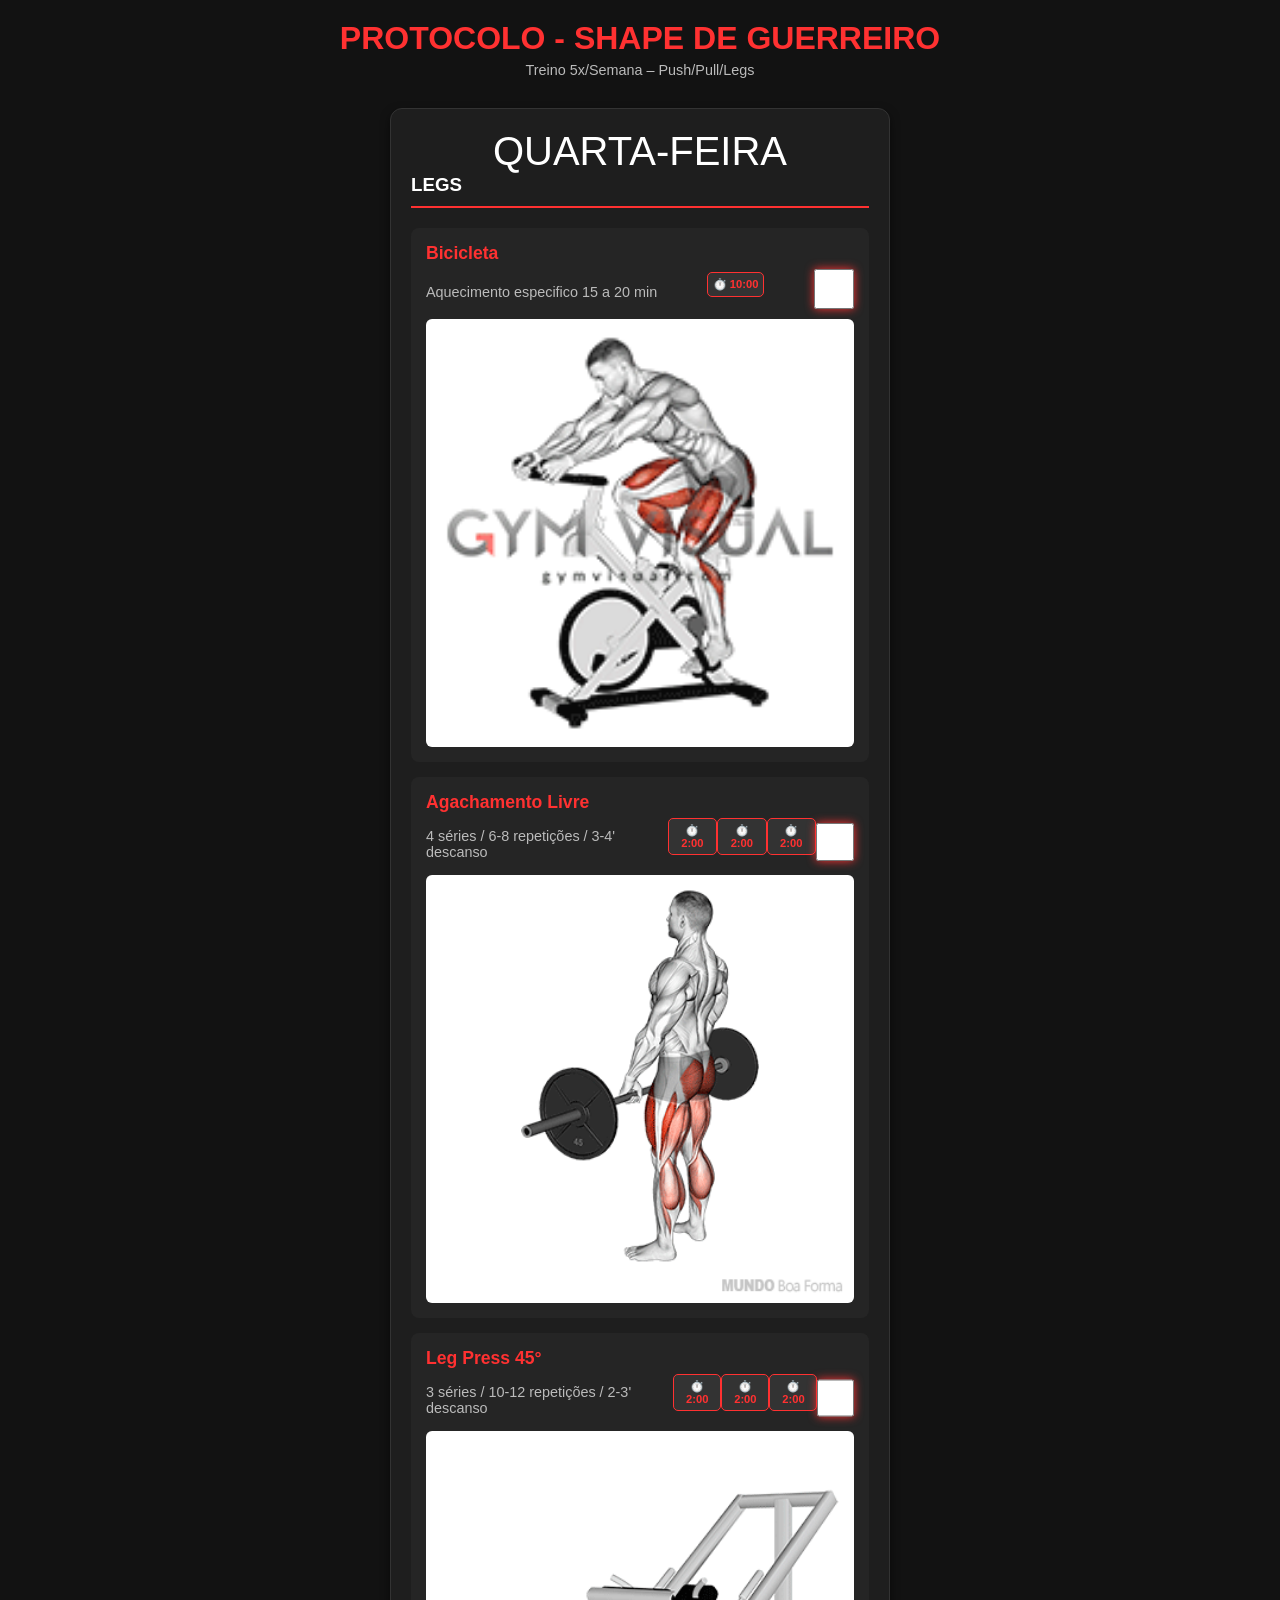
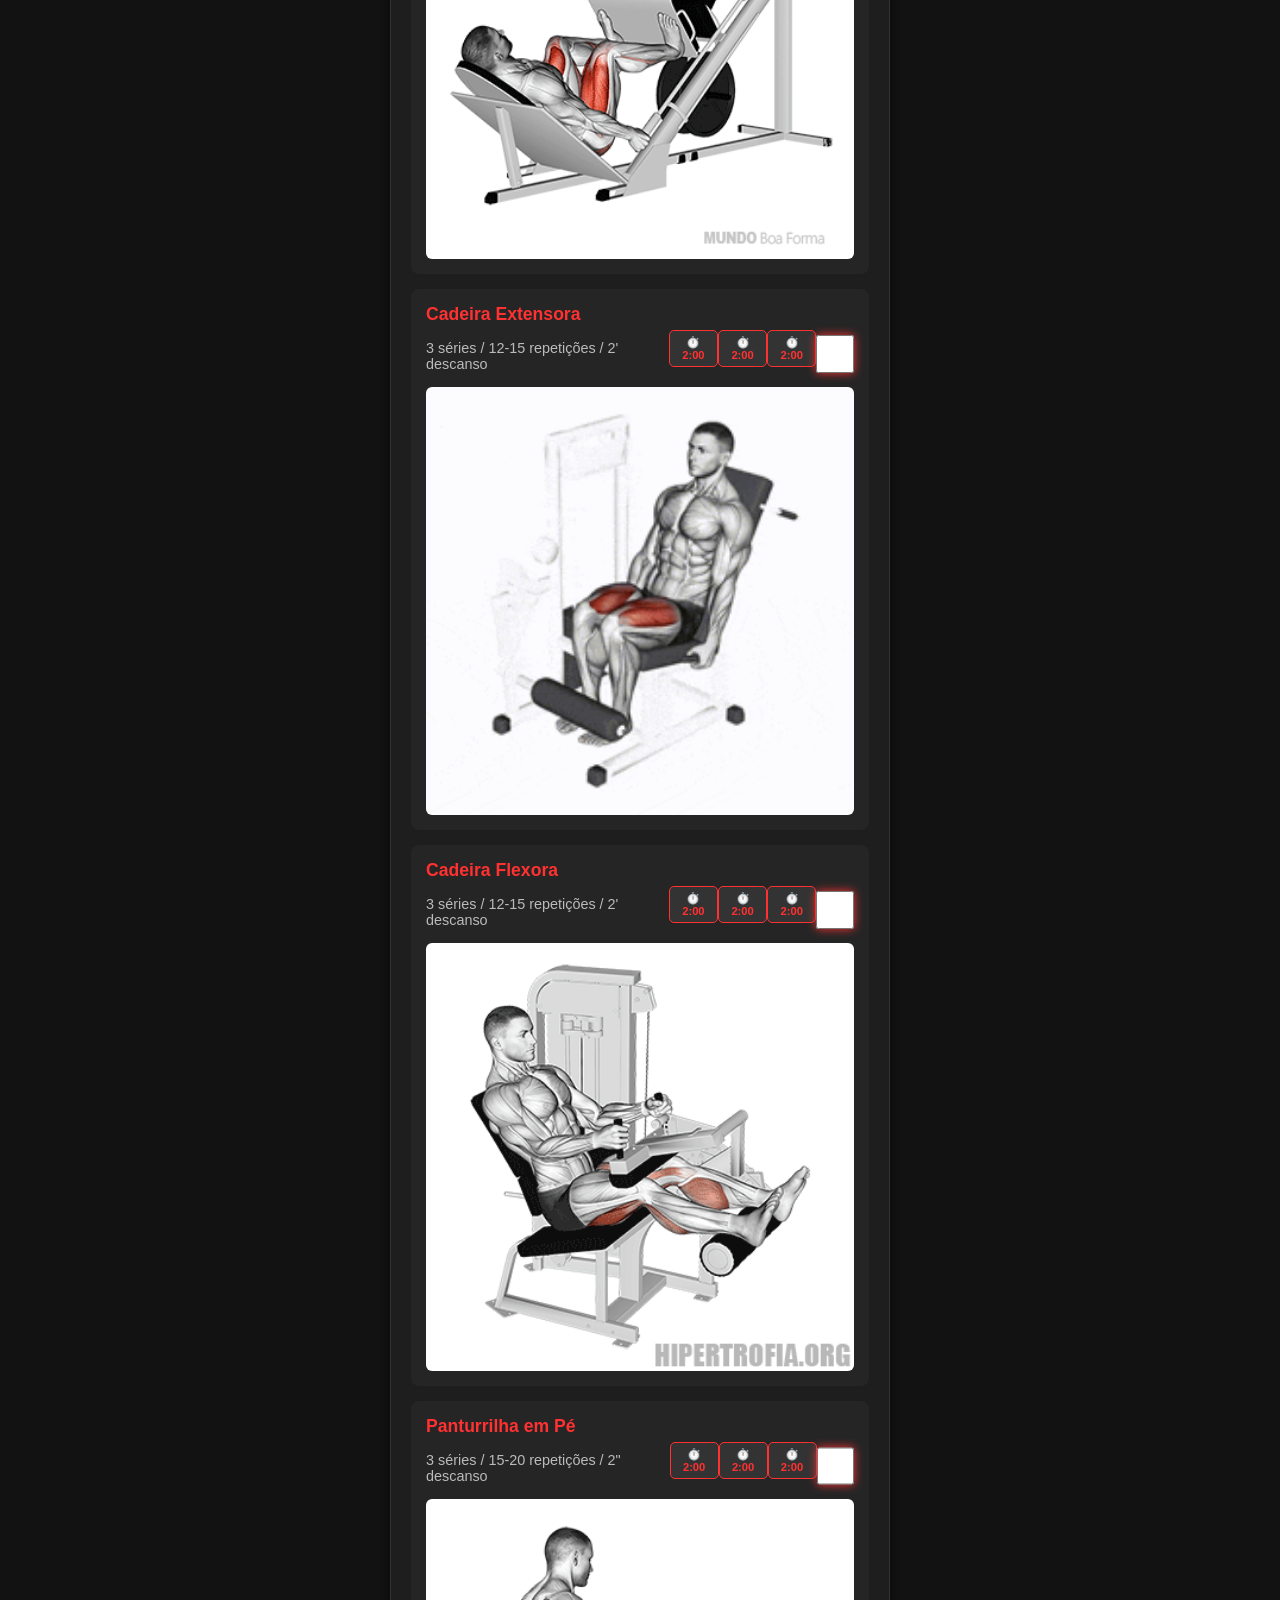
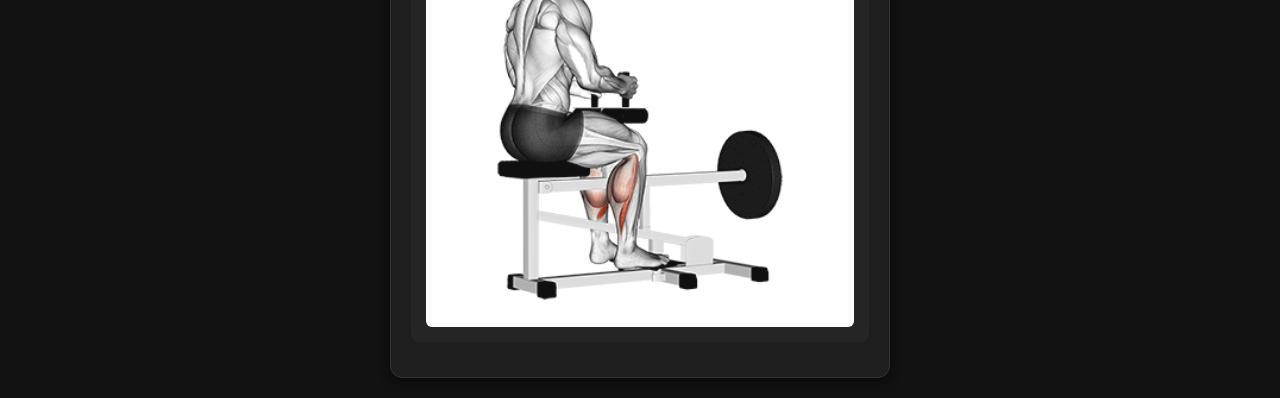
==== quarta.html @ c53ce262 "Update quarta.html" ====
<!DOCTYPE html>
<html lang="pt-br">
<head>
    <meta charset="UTF-8">
    <meta name="viewport" content="width=device-width, initial-scale=1.0">
    <title>Treino Quarta</title>
    <link rel="stylesheet" href="style.css">
</head>
<body>
    <div class="header">    
    <h1 class="titulo"> Protocolo - Shape de Guerreiro </h1>
    <p>Treino 5x/Semana – Push/Pull/Legs</p>
    </div>
        <div class="container">
            <div class="dia1">
                <div class="segunda_feira">
                    <div class="nome_dia">QUARTA-FEIRA</div>
                     <h3>LEGS</h3>            
                </div>
                    <div class="exercicios">

                        <div class="item1">
                            <span>Bicicleta</span>
                            <div class="linha-info">
                                <p> Aquecimento especifico 15 a 20 min </p>
                                <button class="timer-btn" onclick="iniciarTimer(600, this)">⏱️ 10:00</button>
                                <input type="checkbox" id="qua-1" class="salvar-check">
                            </div>
                            <img src="imagens/bicicleta.gif">
                        </div><!-- item1-->

                        <div class="item2">
                            <span>Agachamento Livre</span>
                            <div class="linha-info">
                                <p>4 séries / 6-8 repetições / 3-4' descanso</p>
                                <button class="timer-btn" onclick="iniciarTimer(120, this)">⏱️ 2:00</button>
                                <button class="timer-btn" onclick="iniciarTimer(120, this)">⏱️ 2:00</button>
                                <button class="timer-btn" onclick="iniciarTimer(120, this)">⏱️ 2:00</button>
                                <input type="checkbox" id="qua-2" class="salvar-check">
                            </div>
                            <img src="imagens/pernas-e-costas-levantamento-terra-deadlift.gif">
                        </div><!-- item2--> 

                        <div class="item3">
                            <span>Leg Press 45°</span>
                            <div class="linha-info">    
                                <p>3 séries / 10-12 repetições / 2-3' descanso</p>
                                <button class="timer-btn" onclick="iniciarTimer(120, this)">⏱️ 2:00</button>
                                <button class="timer-btn" onclick="iniciarTimer(120, this)">⏱️ 2:00</button>
                                <button class="timer-btn" onclick="iniciarTimer(120, this)">⏱️ 2:00</button>
                                <input type="checkbox" id="qua-3" class="salvar-check">
                            </div>
                            <img src="imagens/pernas-leg-press-45-com-pes-distantes.gif">
                        </div> <!-- item3-->

                        <div class="item4">
                            <span>Cadeira Extensora</span>
                            <div class="linha-info">
                                <p>3 séries / 12-15 repetições / 2' descanso</p>
                                <button class="timer-btn" onclick="iniciarTimer(120, this)">⏱️ 2:00</button>
                                <button class="timer-btn" onclick="iniciarTimer(120, this)">⏱️ 2:00</button>
                                <button class="timer-btn" onclick="iniciarTimer(120, this)">⏱️ 2:00</button>
                                <input type="checkbox" id="qua-4" class="salvar-check">
                            </div>
                            <img src="imagens/cadeira_extenssora.gif">
                        </div><!-- item4-->

                        <div class="item5">
                            <span>Cadeira Flexora</span>
                            <div class="linha-info">
                                <p>3 séries / 12-15 repetições / 2' descanso</p>
                                <button class="timer-btn" onclick="iniciarTimer(120, this)">⏱️ 2:00</button>
                                <button class="timer-btn" onclick="iniciarTimer(120, this)">⏱️ 2:00</button>
                                <button class="timer-btn" onclick="iniciarTimer(120, this)">⏱️ 2:00</button>
                                <input type="checkbox" id="qua-5" class="salvar-check">
                            </div>
                            <img src="imagens/cadeira-flexora.gif">                          
                        </div><!-- item5-->

                        <div class="item6">
                            <span>Panturrilha em Pé</span>
                            <div class="linha-info">
                                <p>3 séries / 15-20 repetições / 2" descanso</p>
                                <button class="timer-btn" onclick="iniciarTimer(120, this)">⏱️ 2:00</button>
                                <button class="timer-btn" onclick="iniciarTimer(120, this)">⏱️ 2:00</button>
                                <button class="timer-btn" onclick="iniciarTimer(120, this)">⏱️ 2:00</button>
                                <input type="checkbox" id="qua-6" class="salvar-check">
                            </div>
                            <img src="imagens/panturrilha.gif">
                        </div><!-- item6-->
                    </div>  <!-- exercicios-->                 
                </div><!-- segunda_feira-->
            </div> <!-- dia1-->
        </div> <!-- container-->
</body>
<script>
function iniciarTimer(segundos, botao) {
    if (botao.classList.contains('rodando')) return; 
    
    let tempoRestante = segundos;
    botao.classList.add('rodando');

    const intervalo = setInterval(() => {
        let minutos = Math.floor(tempoRestante / 60);
        let segs = tempoRestante % 60;
        
        botao.innerText = `⏳ ${minutos}:${segs < 10 ? '0' : ''}${segs}`;
        
        if (tempoRestante <= 0) {
            clearInterval(intervalo);
            botao.innerText = "✅ DESCANSO OK";
            botao.classList.remove('rodando');
            
            // 1. SALVAR TIMER: Quando o tempo acaba, registra no LocalStorage
            localStorage.setItem(botao.id, "feito");
            
            // Estilo visual imediato
            botao.style.backgroundColor = "#2e7d32"; 

            alert("Hora de voltar para a série!"); 
        }
        tempoRestante--;
    }, 1000);
}

// --- CONFIGURAÇÃO AO CARREGAR A PÁGINA ---

// 2. CARREGAR CHECKBOXES
const checks = document.querySelectorAll('.salvar-check');

checks.forEach(check => {
    const marcado = localStorage.getItem(check.id);
    if (marcado === 'true') {
        check.checked = true;
    }

    // Vigia para salvar quando clicar
    check.addEventListener('change', () => {
        localStorage.setItem(check.id, check.checked);
    });
});

// 3. CARREGAR TIMERS
// Aqui selecionamos todos os botões que têm a classe do timer
const timers = document.querySelectorAll('.timer-btn');

timers.forEach(botao => {
    const estado = localStorage.getItem(botao.id);
    
    // Se o LocalStorage diz que já foi "feito", muda o visual dele
    if (estado === "feito") {
        botao.innerText = "✅ DESCANSO OK";
        botao.style.backgroundColor = "#2e7d32"; // Cor verde de concluído
    }
});

// 4. FUNÇÃO PARA RESETAR TUDO (Bônus para o seu próximo passo)
function resetarTreino() {
    if (confirm("Deseja limpar todo o progresso de hoje?")) {
        localStorage.clear();
        location.reload(); // Recarrega a página para limpar visualmente
    }
}
</script>

</html>
---- style.css ----
/* Reset básico para tirar espaços vazios */
* {
    margin: 0;
    padding: 0;
    box-sizing: border-box;
}

body {
    background-color: #121212; /* Preto fosco */
    color: #ffffff;            /* Texto branco */
    font-family: sans-serif;   /* Fonte limpa */
    padding: 20px;
}
.header {
    text-align: center;
    margin-bottom: 30px;
}

.titulo {
    text-transform: uppercase; /* Lembra do que falamos? Tudo em maiúsculo */
    font-weight: bold;
    color: #ff3131;           /* Verde neon para dar o toque de "Guerreiro" */
}
.container {
    max-width: 500px; /* Não deixa a ficha ficar larga demais em telas grandes */
    margin: 0 auto;   /* Centraliza o container na tela */
}

.dia1 {
    background-color: #1e1e1e; /* Cinza escuro para destacar do fundo */
    border-radius: 12px;       /* Cantos arredondados */
    padding: 20px;
    border: 1px solid #333;    /* Uma borda sutil */
    box-shadow: 0 4px 10px rgba(0,0,0,0.5); /* Sombra para dar profundidade */
}

.segunda_feira{
    border-bottom: 2px solid #ff3131; /* Linha verde abaixo do título do dia */
    margin-bottom: 20px;
    padding-bottom: 10px;   
}
.item1, .item2, .item3, .item4, .item5, .item6, .item7 {
    background-color: #252525;
    margin-bottom: 15px;
    padding: 15px;
    border-radius: 8px;
    position: relative; /* Ajuda a posicionar o checkbox depois */
}

span {
    font-weight: bold;
    font-size: 1.1em;
    color: #ff3131;
}

p {
    font-size: 0.9em;
    color: #bbb; /* Cinza claro para o texto de apoio */
    margin-top: 5px;
}

img {
    width: 100%;       /* Imagem ocupa a largura da div */
    max-width: 500px;
    border-radius: 6px;
    margin-top: 10px;
    display: block;    /* Garante que ela ocupe seu próprio espaço */
}
.linha-info {
    display: flex;             /* Ativa o alinhamento lado a lado */
    align-items: center;       /* Centraliza verticalmente (o check não fica torto) */
    justify-content: space-between; /* Empurra o texto para a esquerda e o check para a direita */
    margin-top: 5px;           /* Dá um espacinho em relação ao título (span) */
}

/* Opcional: aumentar um pouco o tamanho do checkbox para facilitar o toque */
input[type="checkbox"] {
    width: 40px;
    height: 40px;
    cursor: pointer; /* Muda o mouse para a "mãozinha" ao passar por cima */
    accent-color: #ff3131; /* Deixa a "marquinha" do check vermelha */
    filter: drop-shadow(0 0 5px #ff3131);
}
.nome_dia{
	font-size: 40px;
	text-align: center;
}
.container {
    width: 95%;      /* Ocupa quase a tela toda no celular */
    max-width: 500px; /* Mas não passa disso no computador */
    margin: 0 auto;
}
/* Quando o checkbox for marcado... */
input[type="checkbox"]:checked + span {
    text-decoration: line-through; /* Risca o nome do exercício */
    color: #555;                   /* Deixa a cor "apagada" */
    transition: 0.3s;              /* Deixa a transição suave */
}

/* Também podemos riscar o parágrafo de séries se quiser */
input[type="checkbox"]:checked + .span + .p {
    text-decoration: line-through;
    color: #444;
}

.timer-btn {
    background-color: #333;
    color: #ff3131;
    border: 1px solid #ff3131;
    padding: 5px 5px;
    border-radius: 5px;
    font-weight: bold;
    cursor: pointer;
    font-size: 0.7em; 
	margin-bottom: 10px;
}

.timer-btn.rodando {
    background-color: #ff3131;
    color: white;

}
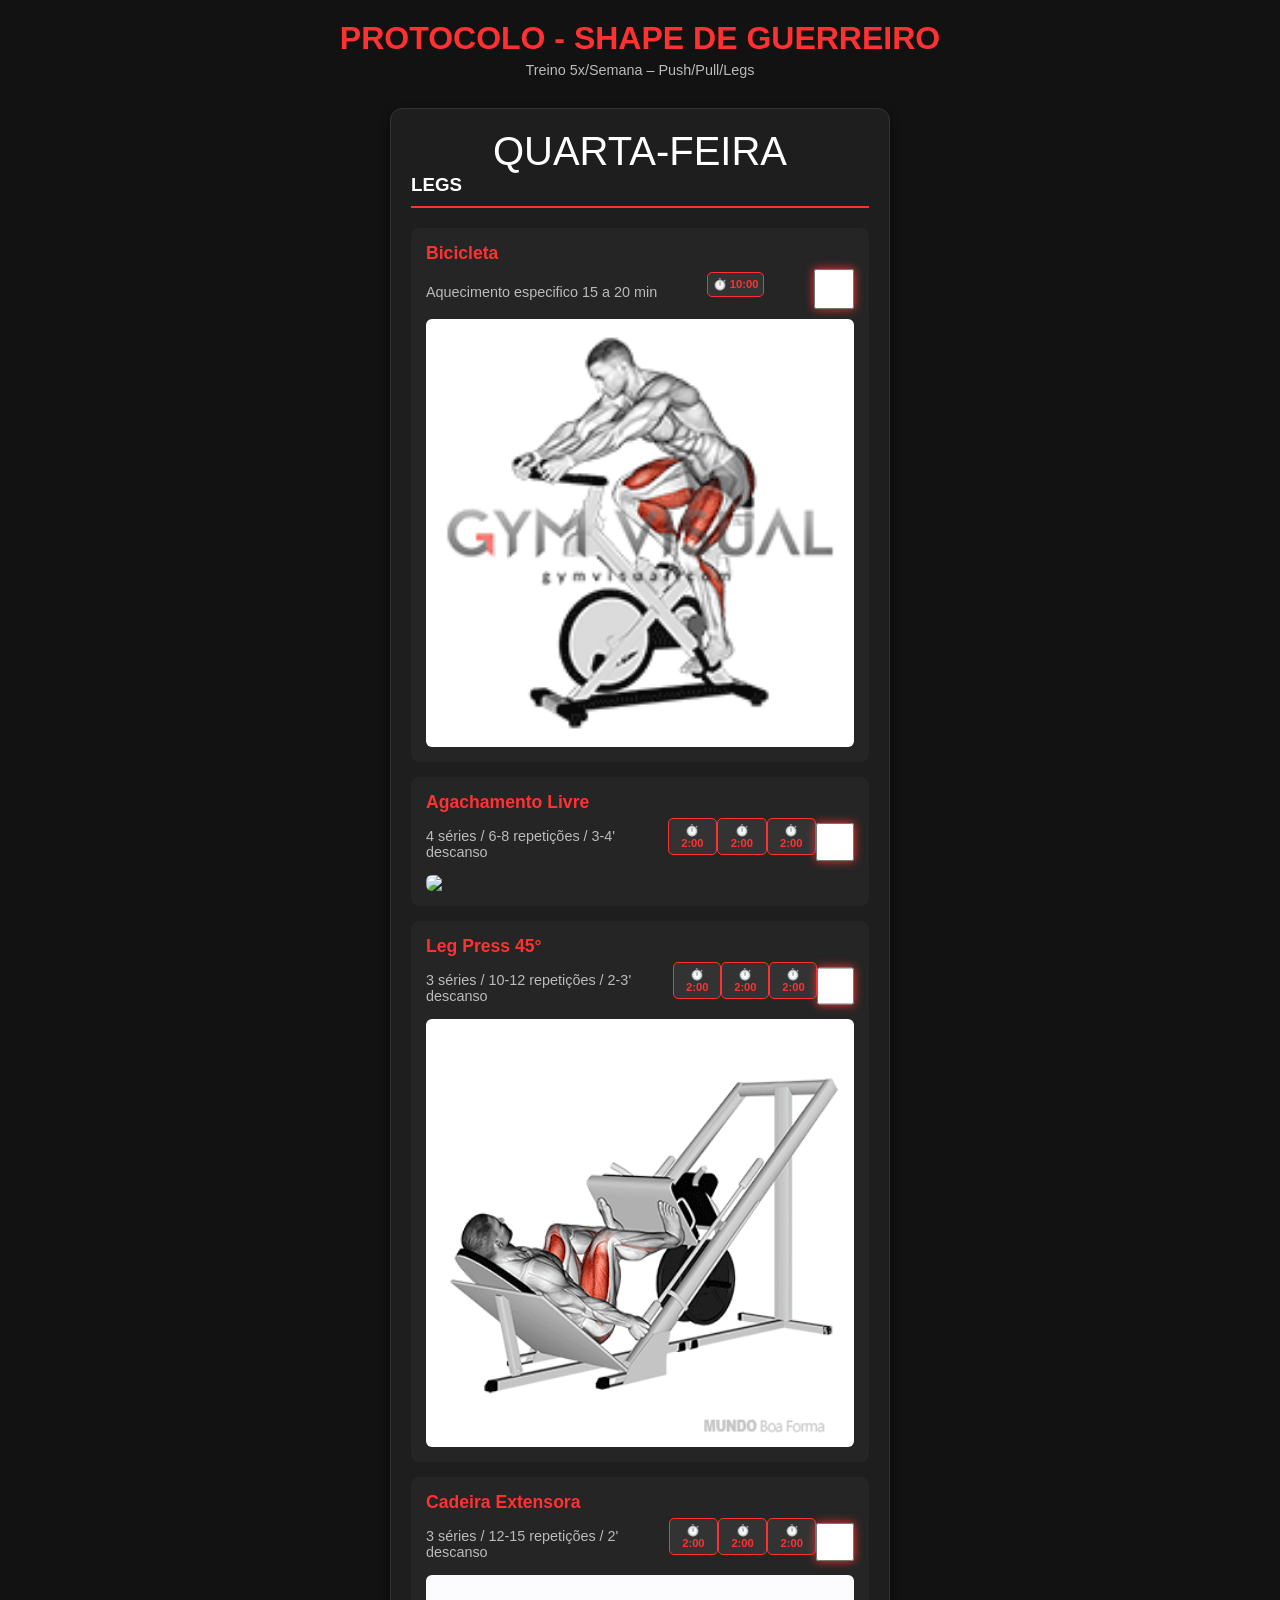
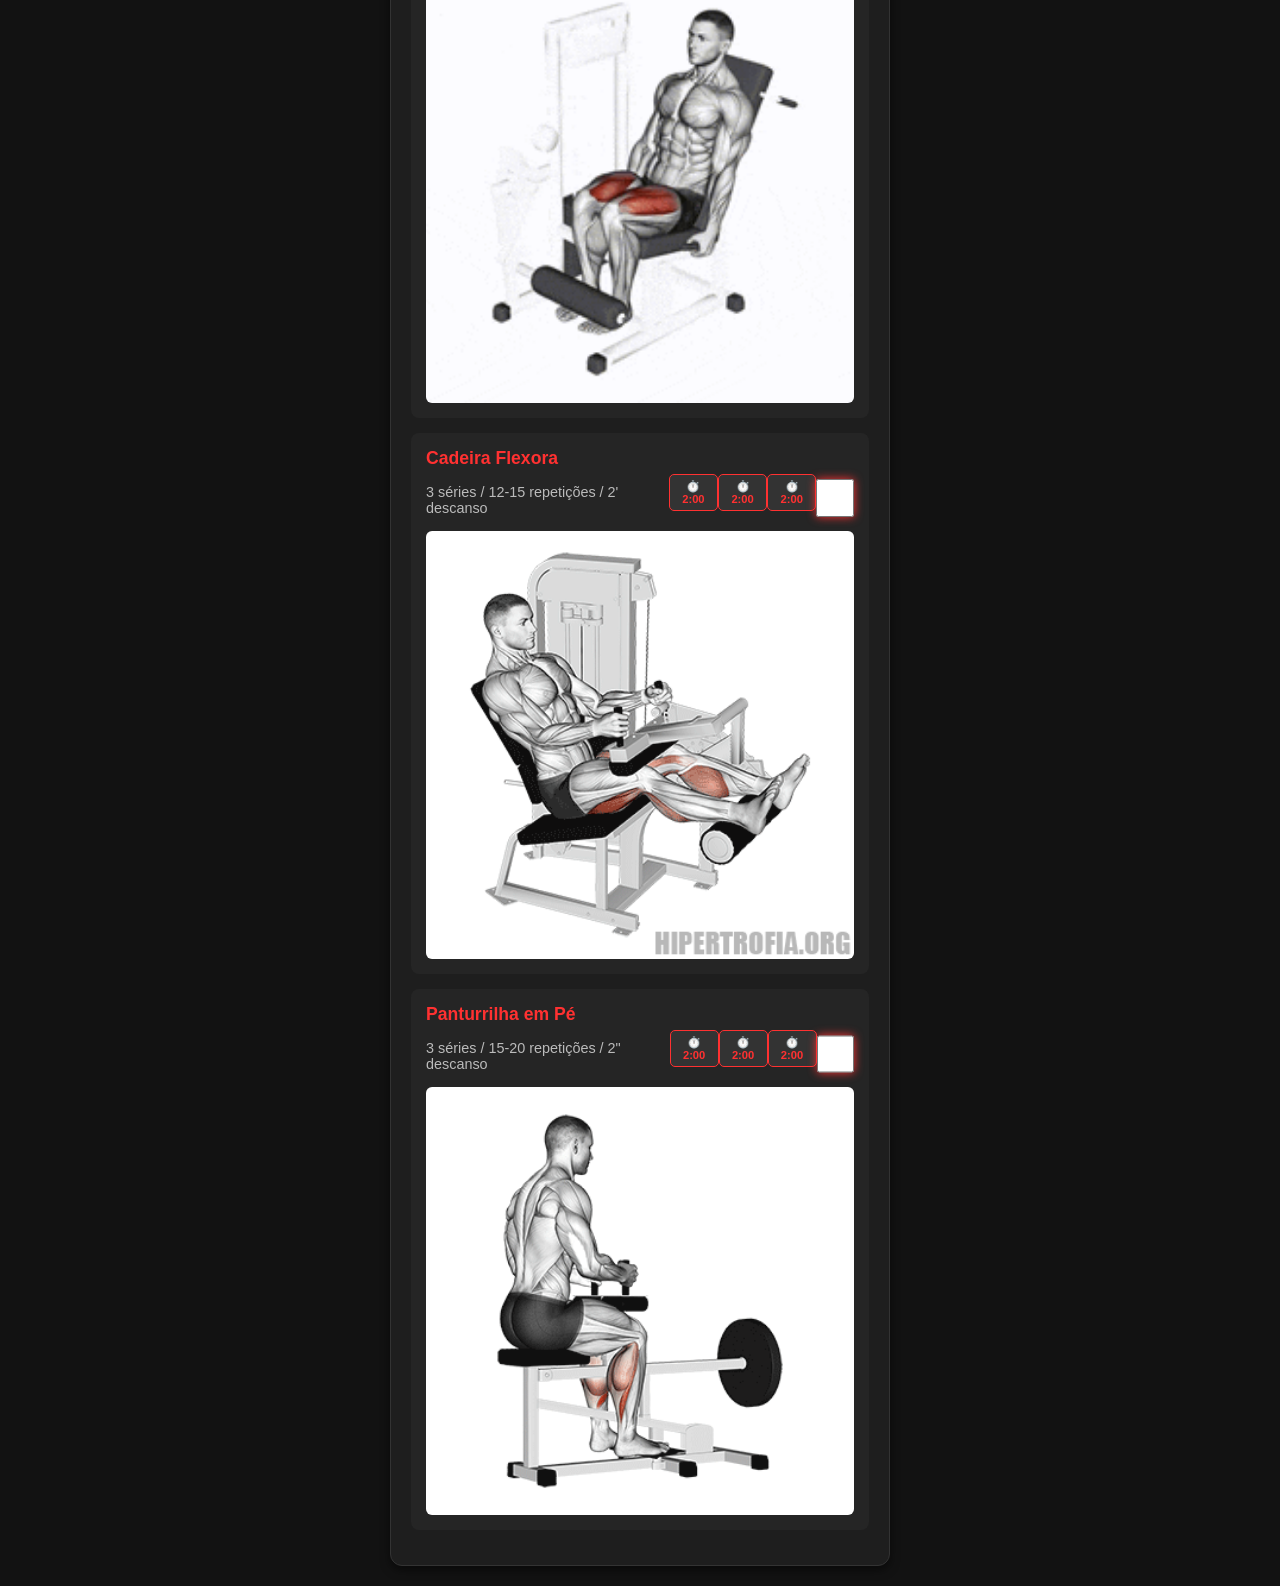
==== commit 0fa8fe27: "Update quarta.html" ====
--- a/quarta.html
+++ b/quarta.html
@@ -38,7 +38,7 @@
                                 <button class="timer-btn" onclick="iniciarTimer(120, this)">⏱️ 2:00</button>
                                 <input type="checkbox" id="qua-2" class="salvar-check">
                             </div>
-                            <img src="imagens/pernas-e-costas-levantamento-terra-deadlift.gif">
+                            <img src="imagens/agachamento-livre.gif">
                         </div><!-- item2--> 
 
                         <div class="item3">
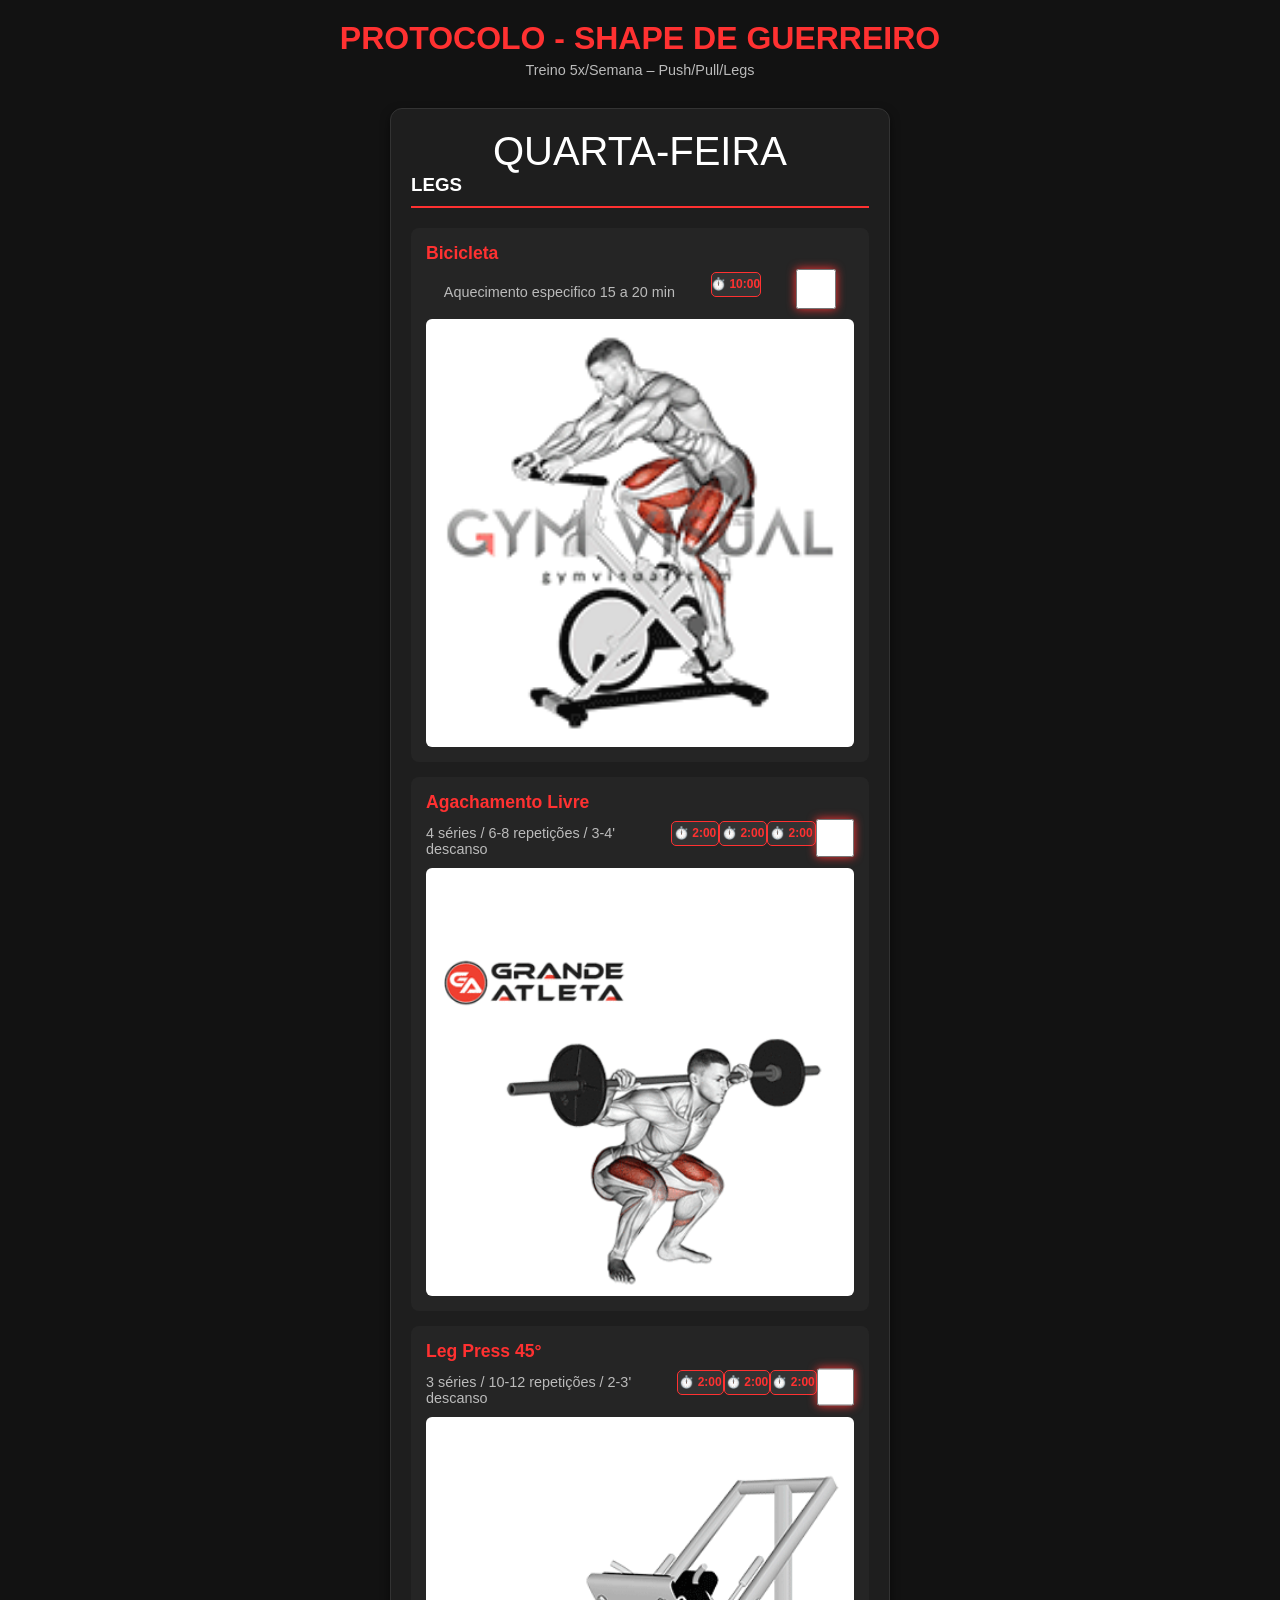
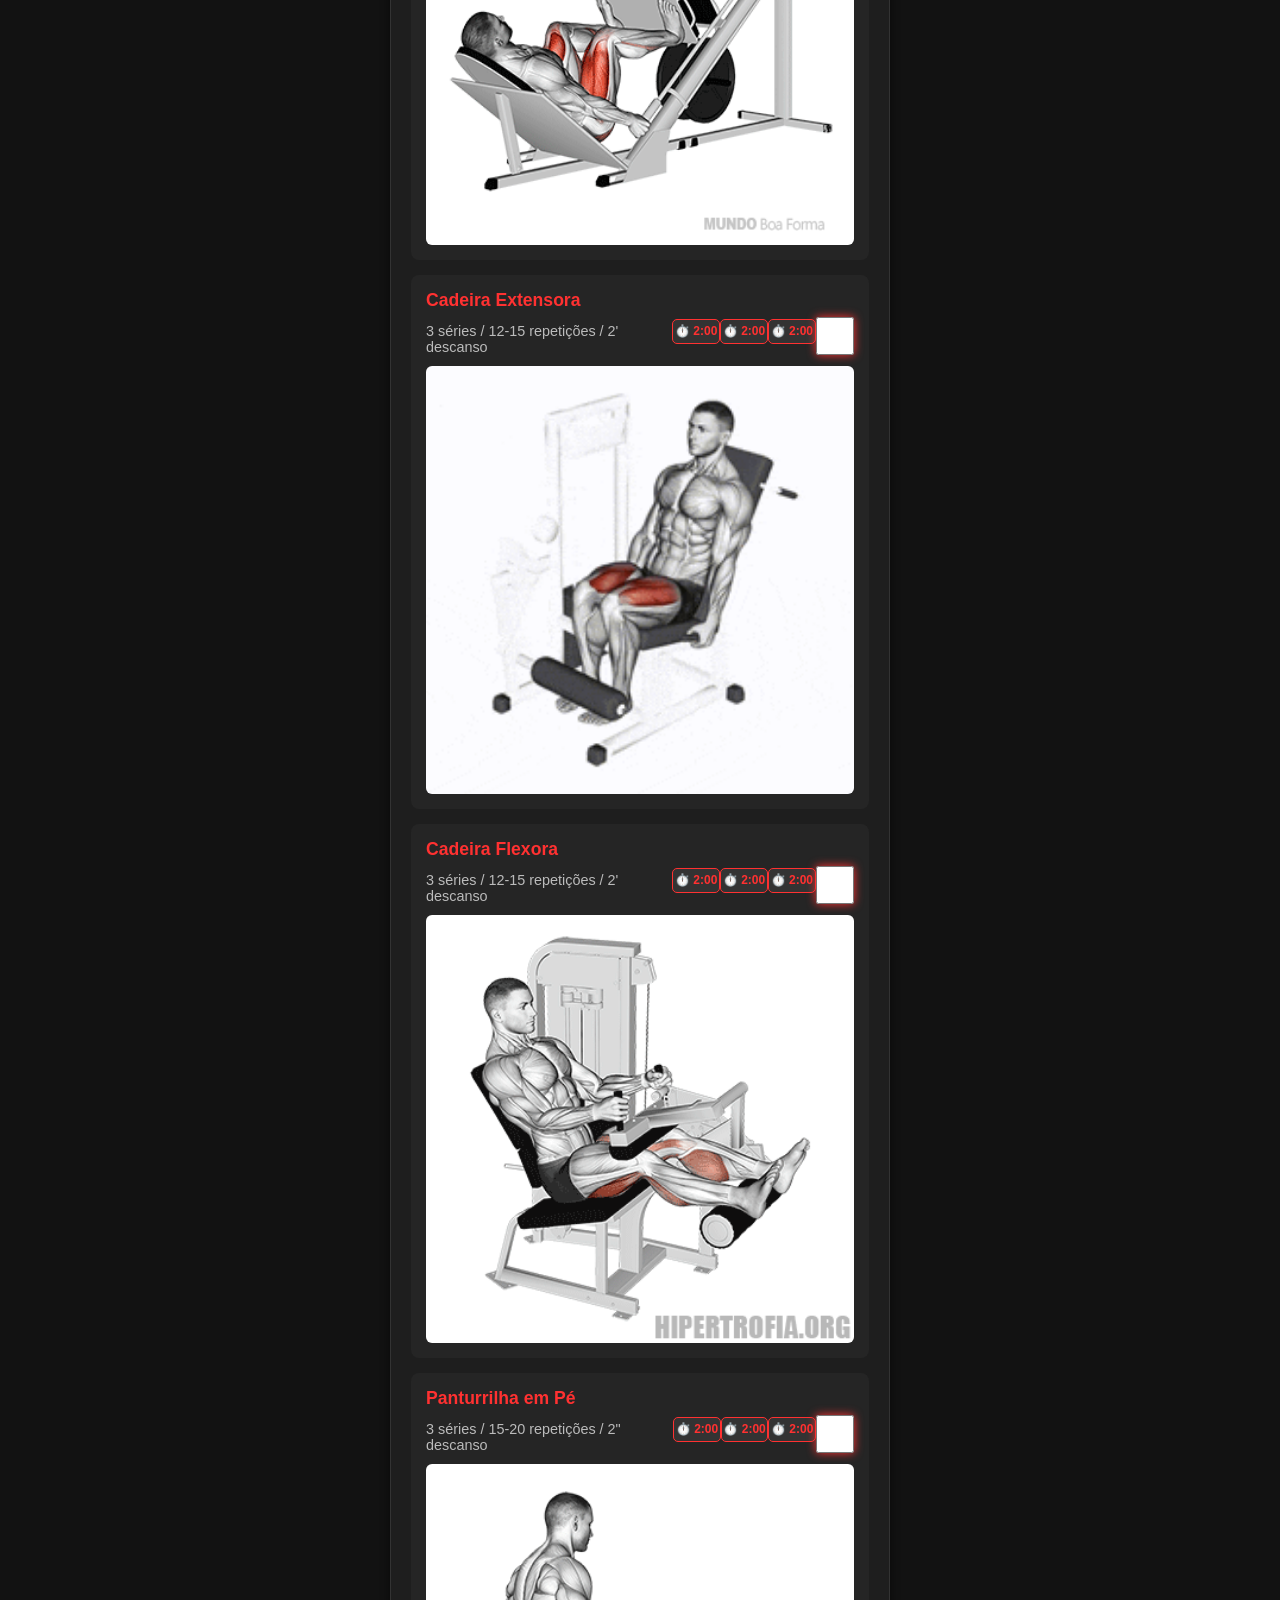
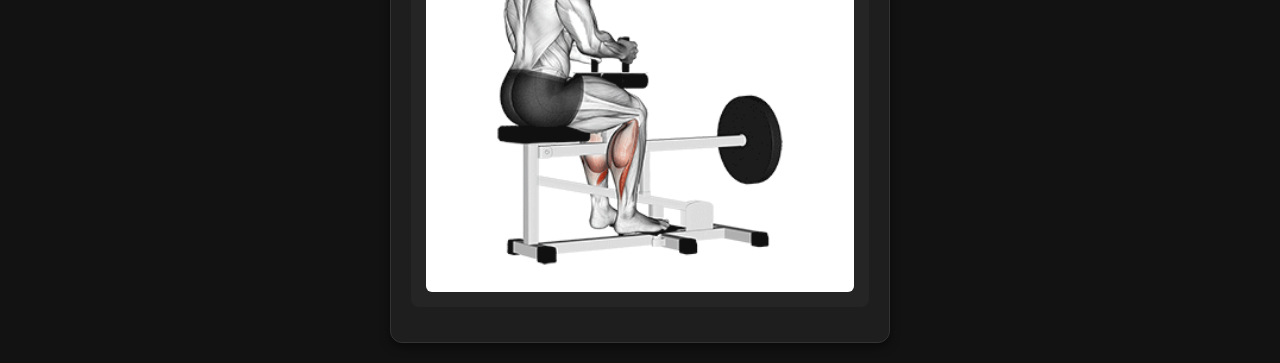
==== commit 250b9dff: "Update quarta.html" ====
--- a/quarta.html
+++ b/quarta.html
@@ -154,13 +154,37 @@
     }
 });
 
-// 4. FUNÇÃO PARA RESETAR TUDO (Bônus para o seu próximo passo)
+// 4. PESOS (A NOVIDADE: Salvar e Carregar)
+const inputsPeso = document.querySelectorAll('.input-peso');
+inputsPeso.forEach(input => {
+    // Carregar: Busca o peso salvo na gaveta e coloca no campo
+    const pesoSalvo = localStorage.getItem(input.id);
+    if (pesoSalvo) {
+        input.value = pesoSalvo;
+    }
+
+    // Salvar: Toda vez que você digitar, ele grava no LocalStorage
+    input.addEventListener('input', () => {
+        localStorage.setItem(input.id, input.value);
+    });
+});
+
+// 5. FUNÇÃO PARA RESETAR TUDO (Bônus para o seu próximo passo)
 function resetarTreino() {
-    if (confirm("Deseja limpar todo o progresso de hoje?")) {
-        localStorage.clear();
-        location.reload(); // Recarrega a página para limpar visualmente
+// 1. Perguntamos ao usuário se ele tem certeza (evita cliques acidentais)
+// 1. Pegamos todas as "chaves" salvas no LocalStorage
+        Object.keys(localStorage).forEach(chave => {
+            
+            // 2. Verificamos se a chave NÃO começa com a palavra 'peso'
+            if (!chave.startsWith('peso')) {
+                // Se não for peso, a gente remove!
+                localStorage.removeItem(chave);
+            }
+        });
+
+        // 3. Recarrega para atualizar a tela
+        location.reload();
     }
-}
 </script>
 
 </html>
--- a/style.css
+++ b/style.css
@@ -45,6 +45,7 @@
     padding: 15px;
     border-radius: 8px;
     position: relative; /* Ajuda a posicionar o checkbox depois */
+	gap:5px;
 }
 
 span {
@@ -69,7 +70,7 @@
 .linha-info {
     display: flex;             /* Ativa o alinhamento lado a lado */
     align-items: center;       /* Centraliza verticalmente (o check não fica torto) */
-    justify-content: space-between; /* Empurra o texto para a esquerda e o check para a direita */
+    justify-content: space-around; /* Empurra o texto para a esquerda e o check para a direita */
     margin-top: 5px;           /* Dá um espacinho em relação ao título (span) */
 }
 
@@ -107,23 +108,98 @@
     background-color: #333;
     color: #ff3131;
     border: 1px solid #ff3131;
-    padding: 5px 5px;
     border-radius: 5px;
     font-weight: bold;
     cursor: pointer;
-    font-size: 0.7em; 
-	margin-bottom: 10px;
+    font-size: 0.75em; /* Aumentei um pouco para facilitar o toque no celular */
+    margin-bottom: 10px;
+    
+    /* --- AS MUDANÇAS ESTÃO AQUI --- */
+    width: 50px;           /* Define um tamanho fixo horizontal */
+    height: 25px;          /* Define uma altura fixa vertical */
+    padding: 0;            /* Removemos o padding para o tamanho ser exato */
+    display: inline-flex;  /* Flexbox para centralizar o texto */
+    align-items: center;
+    justify-content: center;
+    text-align: center;
+    white-space: nowrap;   /* Impede que o texto pule linha */
 }
 
 .timer-btn.rodando {
     background-color: #ff3131;
     color: white;
-
-}
-
-
-
-
-
-
-
+}
+.controles-finais {
+    text-align: center;
+    padding: 40px 0;
+}
+
+.btn-reset {
+    background-color: #ff3131; /* Vermelho padrão do seu projeto */
+    color: white;
+    border: none;
+    padding: 15px 30px;
+    border-radius: 10px;
+    font-weight: bold;
+    cursor: pointer;
+    box-shadow: 0 5px 15px rgba(255, 49, 49, 0.3);
+    transition: all 0.3s ease;
+}
+
+.btn-reset:active {
+    transform: scale(0.95);
+    box-shadow: 0 2px 5px rgba(0, 0, 0, 0.5);
+}
+/* Container para alinhar nome e peso */
+.nome-exercicio-container {
+    display: flex;
+    align-items: center;
+    gap: 10px; /* Espaço entre o nome e o input */
+    margin-bottom: 5px;
+	gap:5px;
+	justify-content: center; /* Centro horizontal */
+    align-items: center;     /* Centro vertical */
+}
+
+/* Estilização do Input de Peso */
+.input-peso {
+    background: #1e1e1e; /* Fundo escuro combinando com o tema */
+    border: 1px solid #333;
+    border-bottom: 2px solid #ff3131; /* Linha vermelha embaixo para destaque */
+    color: #fff;
+    font-family: 'Inter', sans-serif;
+    font-weight: bold;
+    text-align: center;
+    width: 50px; /* Largura pequena só para o número */
+    padding: 5px;
+    border-radius: 5px;
+    outline: none;
+    transition: all 0.3s ease;
+}
+
+/* Efeito quando você clica para digitar */
+.input-peso:focus {
+    border-color: #ff3131;
+    background: #2a2a2a;
+    box-shadow: 0 0 10px rgba(255, 49, 49, 0.2);
+}
+
+/* Remove as setinhas padrão do input de número para ficar mais limpo */
+.input-peso::-webkit-inner-spin-button,
+.input-peso::-webkit-outer-spin-button {
+    -webkit-appearance: none;
+    margin: 0;
+}
+
+/* Estilo do "kg" ao lado */
+.nome-exercicio-container label {
+    color: #888;
+    font-size: 0.9rem;
+    font-weight: bold;
+}
+
+
+
+
+
+
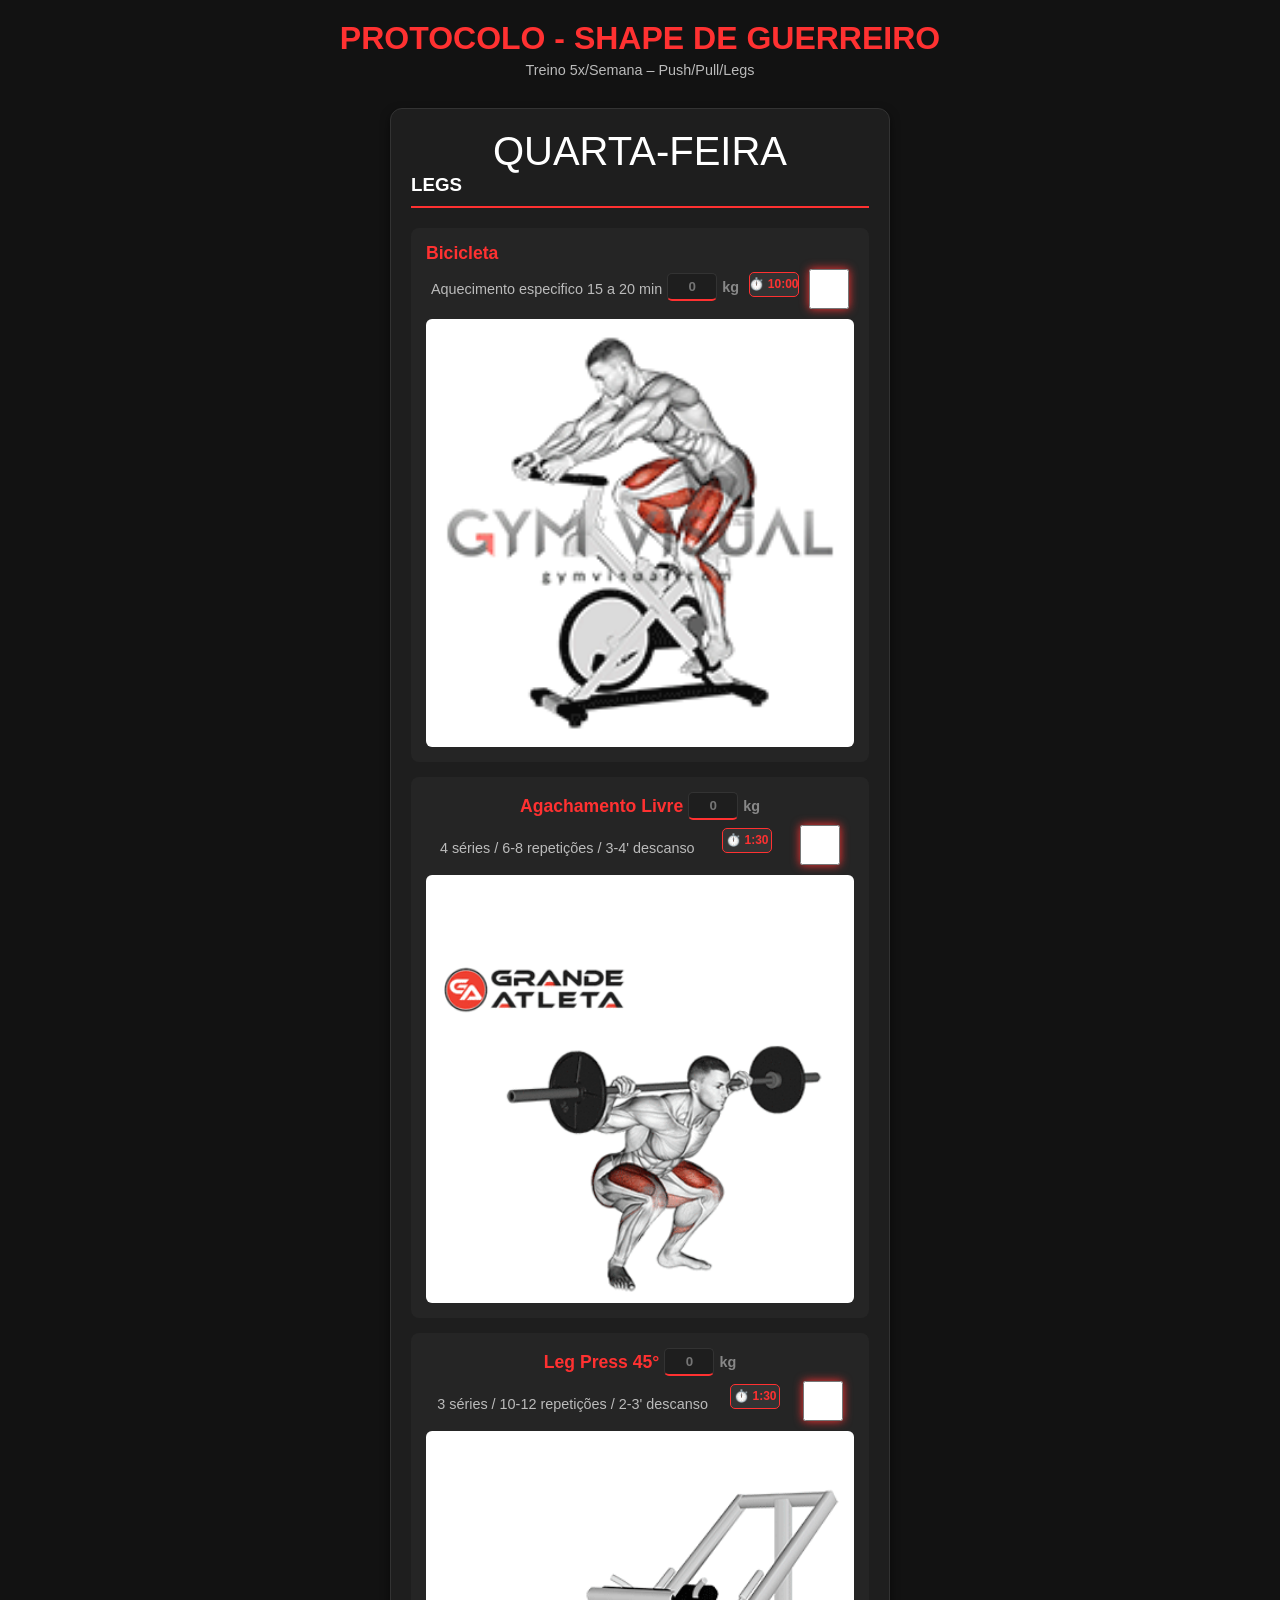
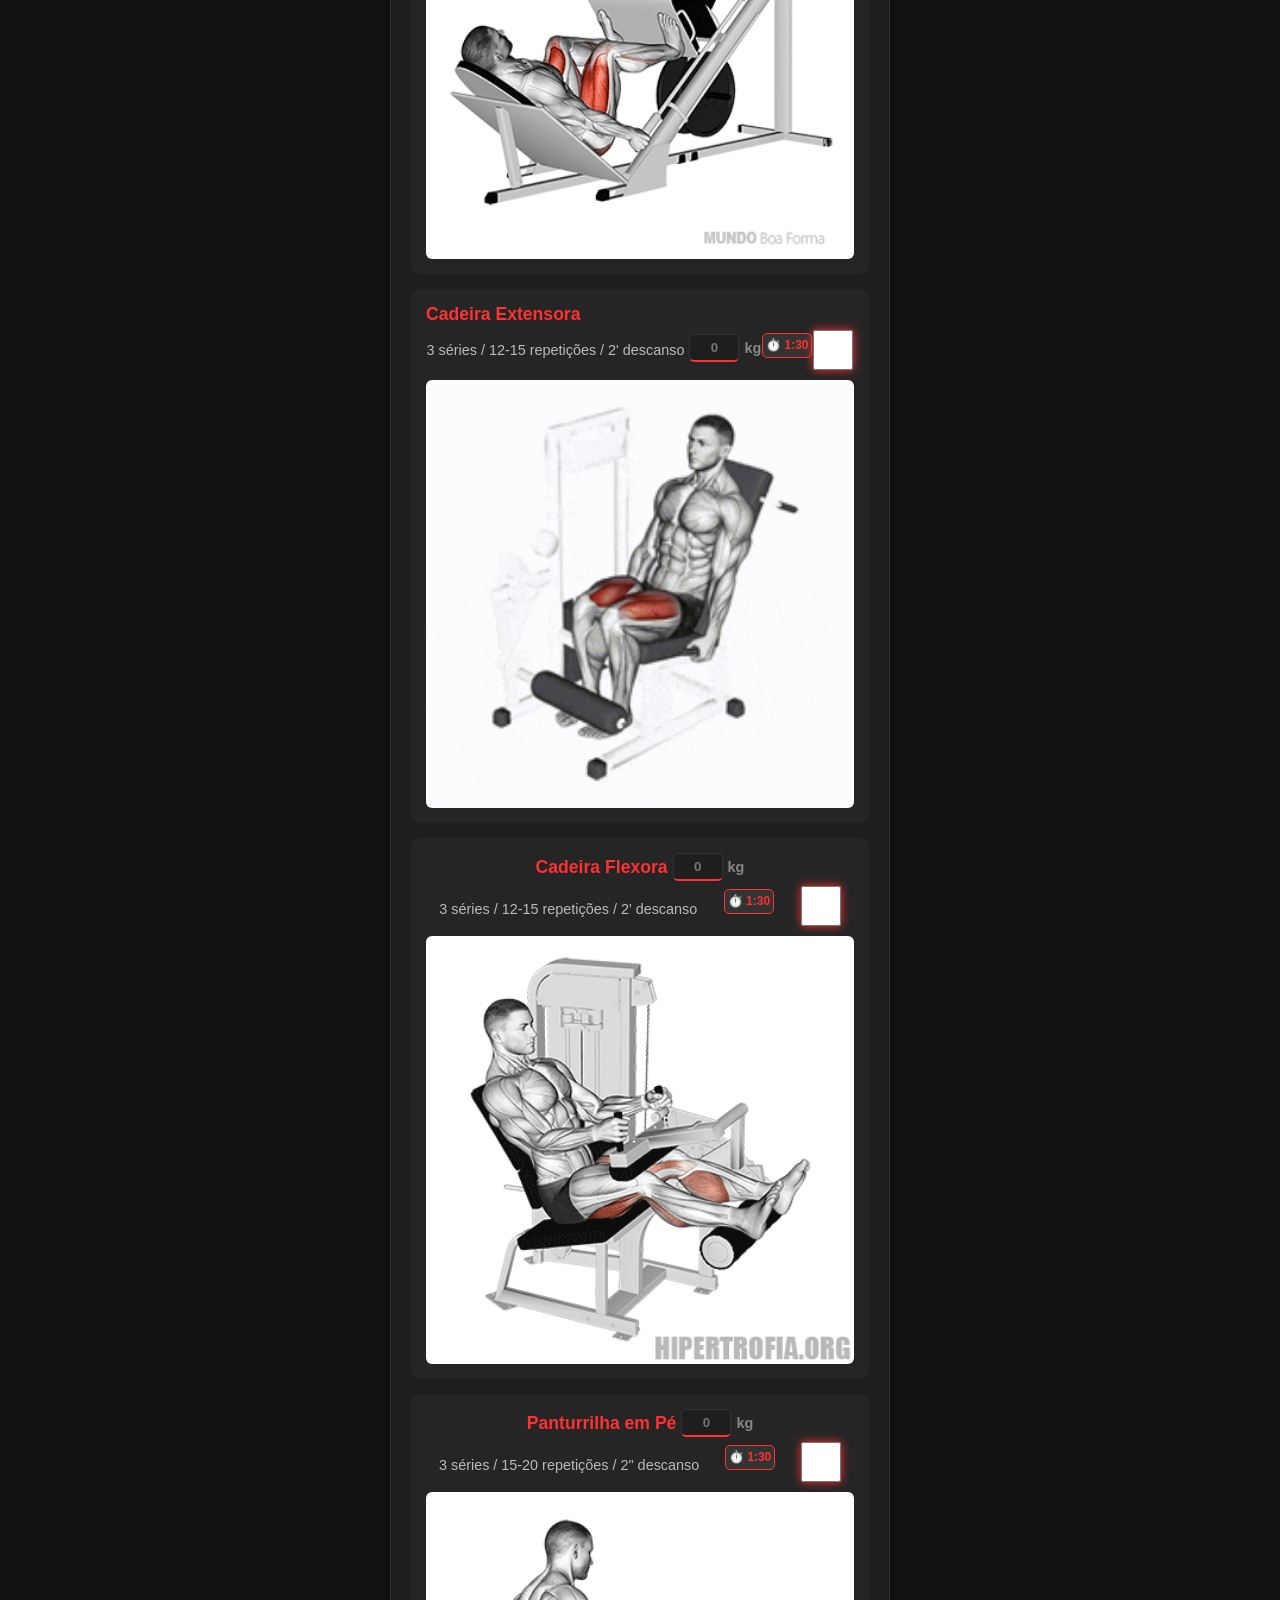
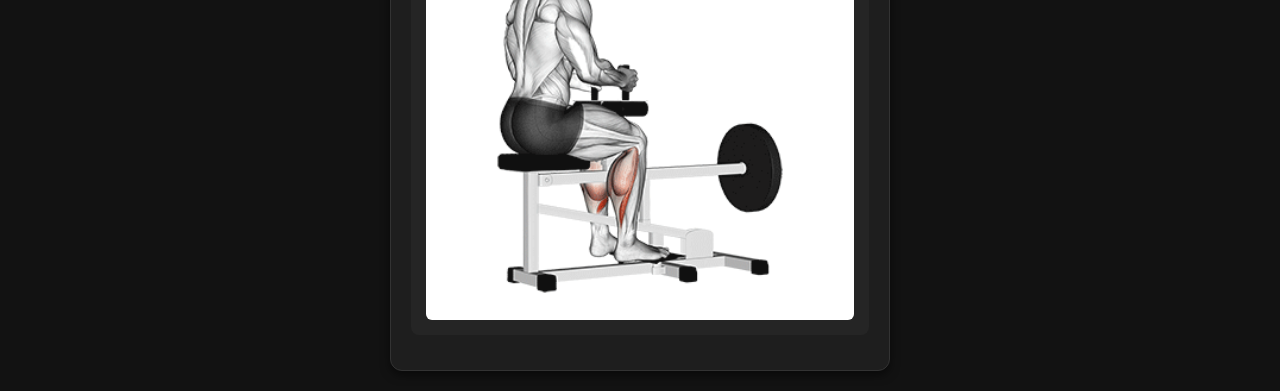
==== commit 7e640bb5: "Update quarta.html" ====
--- a/quarta.html
+++ b/quarta.html
@@ -22,7 +22,12 @@
                         <div class="item1">
                             <span>Bicicleta</span>
                             <div class="linha-info">
+                                
+                            <div class="nome-exercicio-container">
                                 <p> Aquecimento especifico 15 a 20 min </p>
+                                <input type="number" id="peso-qua-1" class="input-peso" placeholder="0">
+                                <label>kg</label>
+                            </div>  
                                 <button class="timer-btn" onclick="iniciarTimer(600, this)">⏱️ 10:00</button>
                                 <input type="checkbox" id="qua-1" class="salvar-check">
                             </div>
@@ -30,24 +35,30 @@
                         </div><!-- item1-->
 
                         <div class="item2">
-                            <span>Agachamento Livre</span>
+                            
+                           <div class="nome-exercicio-container">
+                                <span>Agachamento Livre</span>
+                                <input type="number" id="peso-qua-2" class="input-peso" placeholder="0">
+                                <label>kg</label>
+                            </div>  
                             <div class="linha-info">
                                 <p>4 séries / 6-8 repetições / 3-4' descanso</p>
-                                <button class="timer-btn" onclick="iniciarTimer(120, this)">⏱️ 2:00</button>
-                                <button class="timer-btn" onclick="iniciarTimer(120, this)">⏱️ 2:00</button>
-                                <button class="timer-btn" onclick="iniciarTimer(120, this)">⏱️ 2:00</button>
+                                <button class="timer-btn" onclick="iniciarTimer(90, this)">⏱️ 1:30</button>
                                 <input type="checkbox" id="qua-2" class="salvar-check">
                             </div>
                             <img src="imagens/agachamento-livre.gif">
                         </div><!-- item2--> 
 
                         <div class="item3">
-                            <span>Leg Press 45°</span>
+                            
+                            <div class="nome-exercicio-container">
+                                <span>Leg Press 45°</span>
+                                <input type="number" id="peso-qua-3" class="input-peso" placeholder="0">
+                                <label>kg</label>
+                            </div> 
                             <div class="linha-info">    
                                 <p>3 séries / 10-12 repetições / 2-3' descanso</p>
-                                <button class="timer-btn" onclick="iniciarTimer(120, this)">⏱️ 2:00</button>
-                                <button class="timer-btn" onclick="iniciarTimer(120, this)">⏱️ 2:00</button>
-                                <button class="timer-btn" onclick="iniciarTimer(120, this)">⏱️ 2:00</button>
+                                <button class="timer-btn" onclick="iniciarTimer(90, this)">⏱️ 1:30</button>
                                 <input type="checkbox" id="qua-3" class="salvar-check">
                             </div>
                             <img src="imagens/pernas-leg-press-45-com-pes-distantes.gif">
@@ -56,34 +67,43 @@
                         <div class="item4">
                             <span>Cadeira Extensora</span>
                             <div class="linha-info">
+                                
+                           <div class="nome-exercicio-container">
                                 <p>3 séries / 12-15 repetições / 2' descanso</p>
-                                <button class="timer-btn" onclick="iniciarTimer(120, this)">⏱️ 2:00</button>
-                                <button class="timer-btn" onclick="iniciarTimer(120, this)">⏱️ 2:00</button>
-                                <button class="timer-btn" onclick="iniciarTimer(120, this)">⏱️ 2:00</button>
+                                <input type="number" id="peso-qua-4" class="input-peso" placeholder="0">
+                                <label>kg</label>
+                            </div>
+                                <button class="timer-btn" onclick="iniciarTimer(90, this)">⏱️ 1:30</button>
                                 <input type="checkbox" id="qua-4" class="salvar-check">
                             </div>
                             <img src="imagens/cadeira_extenssora.gif">
                         </div><!-- item4-->
 
                         <div class="item5">
-                            <span>Cadeira Flexora</span>
+                            
+                            <div class="nome-exercicio-container">
+                                <span>Cadeira Flexora</span>
+                                <input type="number" id="peso-qua-5" class="input-peso" placeholder="0">
+                                <label>kg</label>
+                            </div>
                             <div class="linha-info">
                                 <p>3 séries / 12-15 repetições / 2' descanso</p>
-                                <button class="timer-btn" onclick="iniciarTimer(120, this)">⏱️ 2:00</button>
-                                <button class="timer-btn" onclick="iniciarTimer(120, this)">⏱️ 2:00</button>
-                                <button class="timer-btn" onclick="iniciarTimer(120, this)">⏱️ 2:00</button>
+                                <button class="timer-btn" onclick="iniciarTimer(90, this)">⏱️ 1:30</button>
                                 <input type="checkbox" id="qua-5" class="salvar-check">
                             </div>
                             <img src="imagens/cadeira-flexora.gif">                          
                         </div><!-- item5-->
 
                         <div class="item6">
-                            <span>Panturrilha em Pé</span>
+                            
+                            <div class="nome-exercicio-container">
+                                <span>Panturrilha em Pé</span>
+                                <input type="number" id="peso-qua-6" class="input-peso" placeholder="0">
+                                <label>kg</label>
+                            </div>
                             <div class="linha-info">
                                 <p>3 séries / 15-20 repetições / 2" descanso</p>
-                                <button class="timer-btn" onclick="iniciarTimer(120, this)">⏱️ 2:00</button>
-                                <button class="timer-btn" onclick="iniciarTimer(120, this)">⏱️ 2:00</button>
-                                <button class="timer-btn" onclick="iniciarTimer(120, this)">⏱️ 2:00</button>
+                                <button class="timer-btn" onclick="iniciarTimer(90, this)">⏱️ 1:30</button>
                                 <input type="checkbox" id="qua-6" class="salvar-check">
                             </div>
                             <img src="imagens/panturrilha.gif">
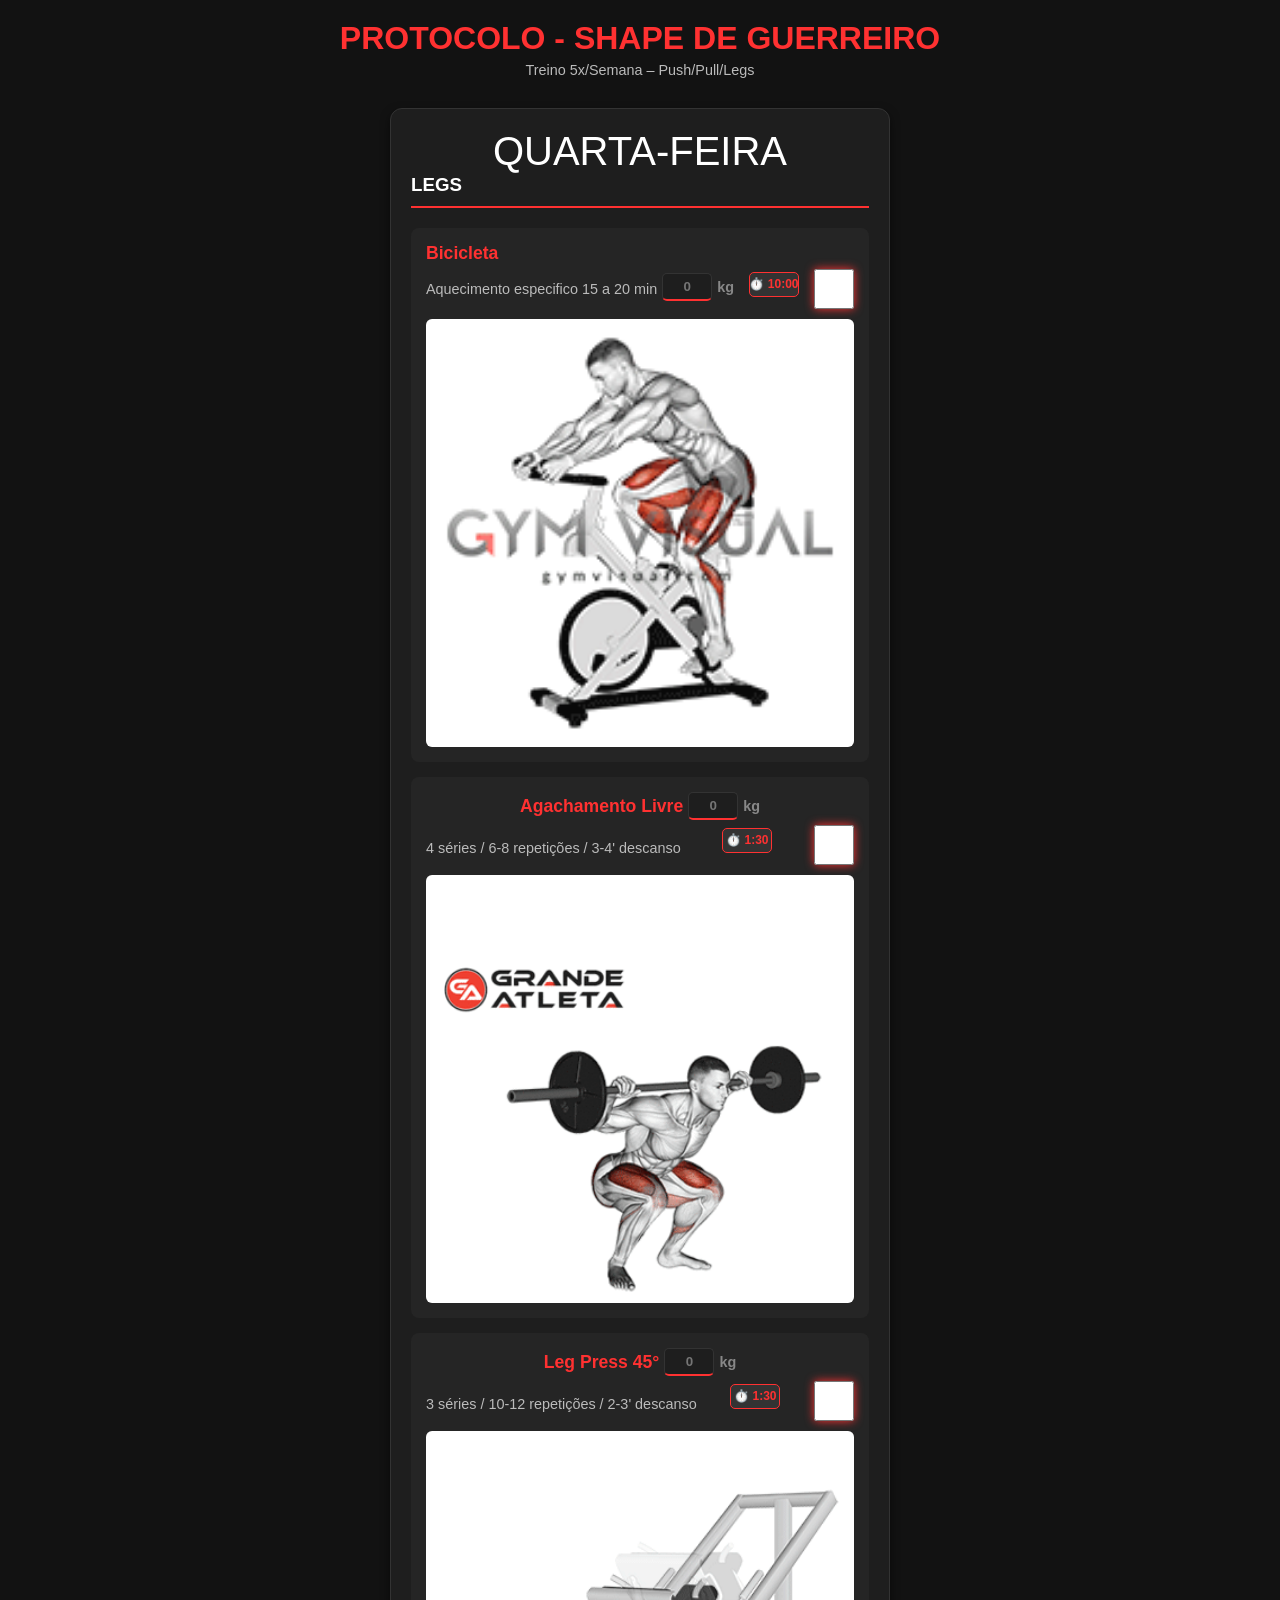
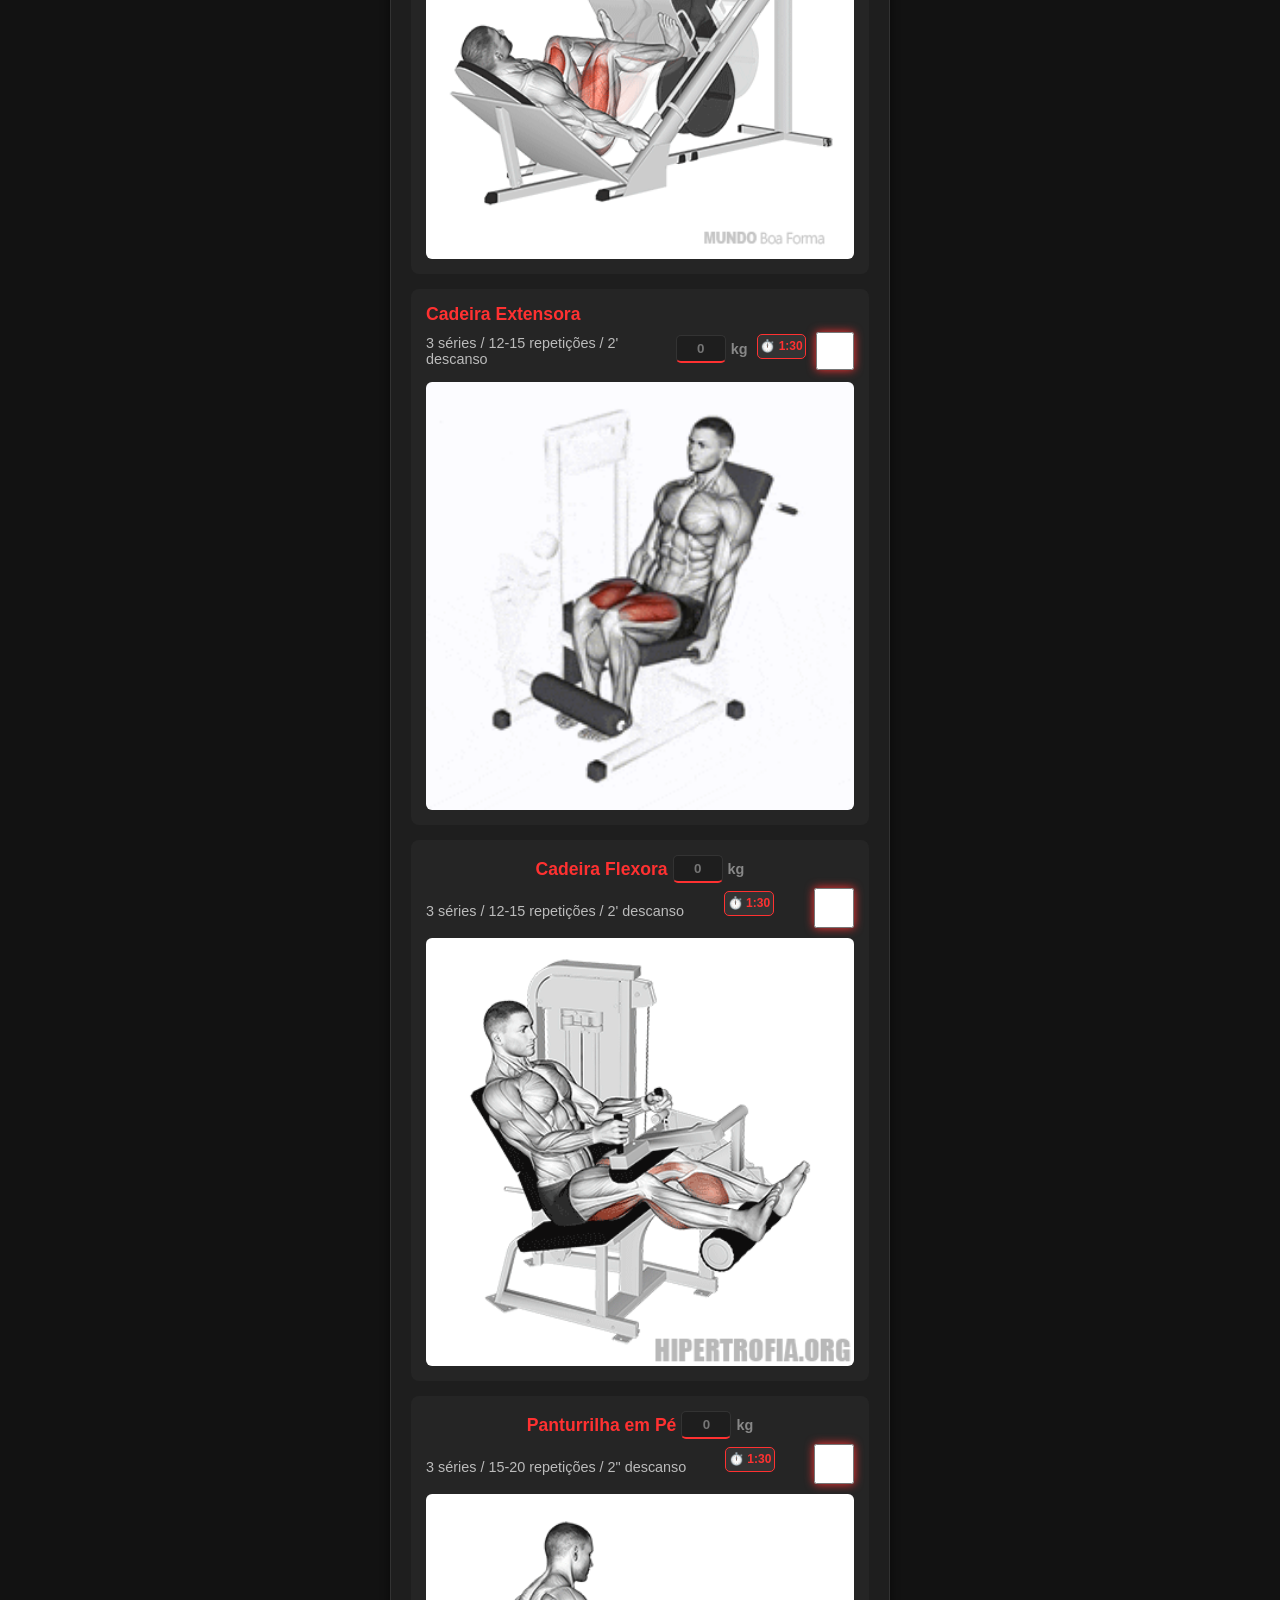
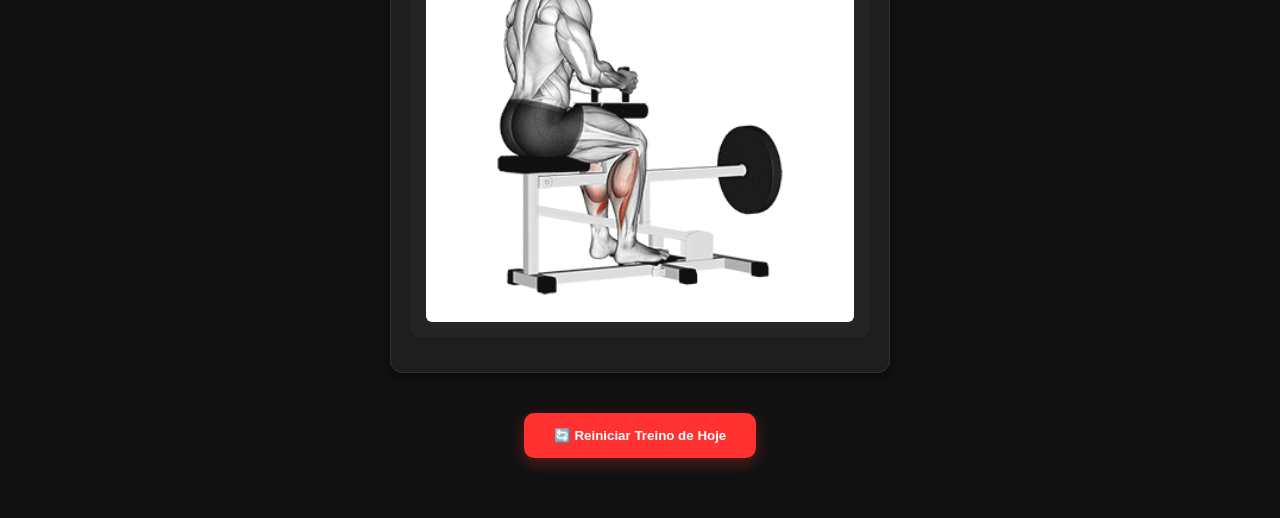
==== commit d0159ea9: "Update quarta.html" ====
--- a/quarta.html
+++ b/quarta.html
@@ -111,6 +111,9 @@
                     </div>  <!-- exercicios-->                 
                 </div><!-- segunda_feira-->
             </div> <!-- dia1-->
+        <div class="controles-finais">
+            <button class="btn-reset" onclick="resetarTreino()">🔄 Reiniciar Treino de Hoje</button>
+        </div>
         </div> <!-- container-->
 </body>
 <script>
--- a/style.css
+++ b/style.css
@@ -70,8 +70,9 @@
 .linha-info {
     display: flex;             /* Ativa o alinhamento lado a lado */
     align-items: center;       /* Centraliza verticalmente (o check não fica torto) */
-    justify-content: space-around; /* Empurra o texto para a esquerda e o check para a direita */
+    justify-content: space-between; /* Empurra o texto para a esquerda e o check para a direita */
     margin-top: 5px;           /* Dá um espacinho em relação ao título (span) */
+	gap:10px;
 }
 
 /* Opcional: aumentar um pouco o tamanho do checkbox para facilitar o toque */
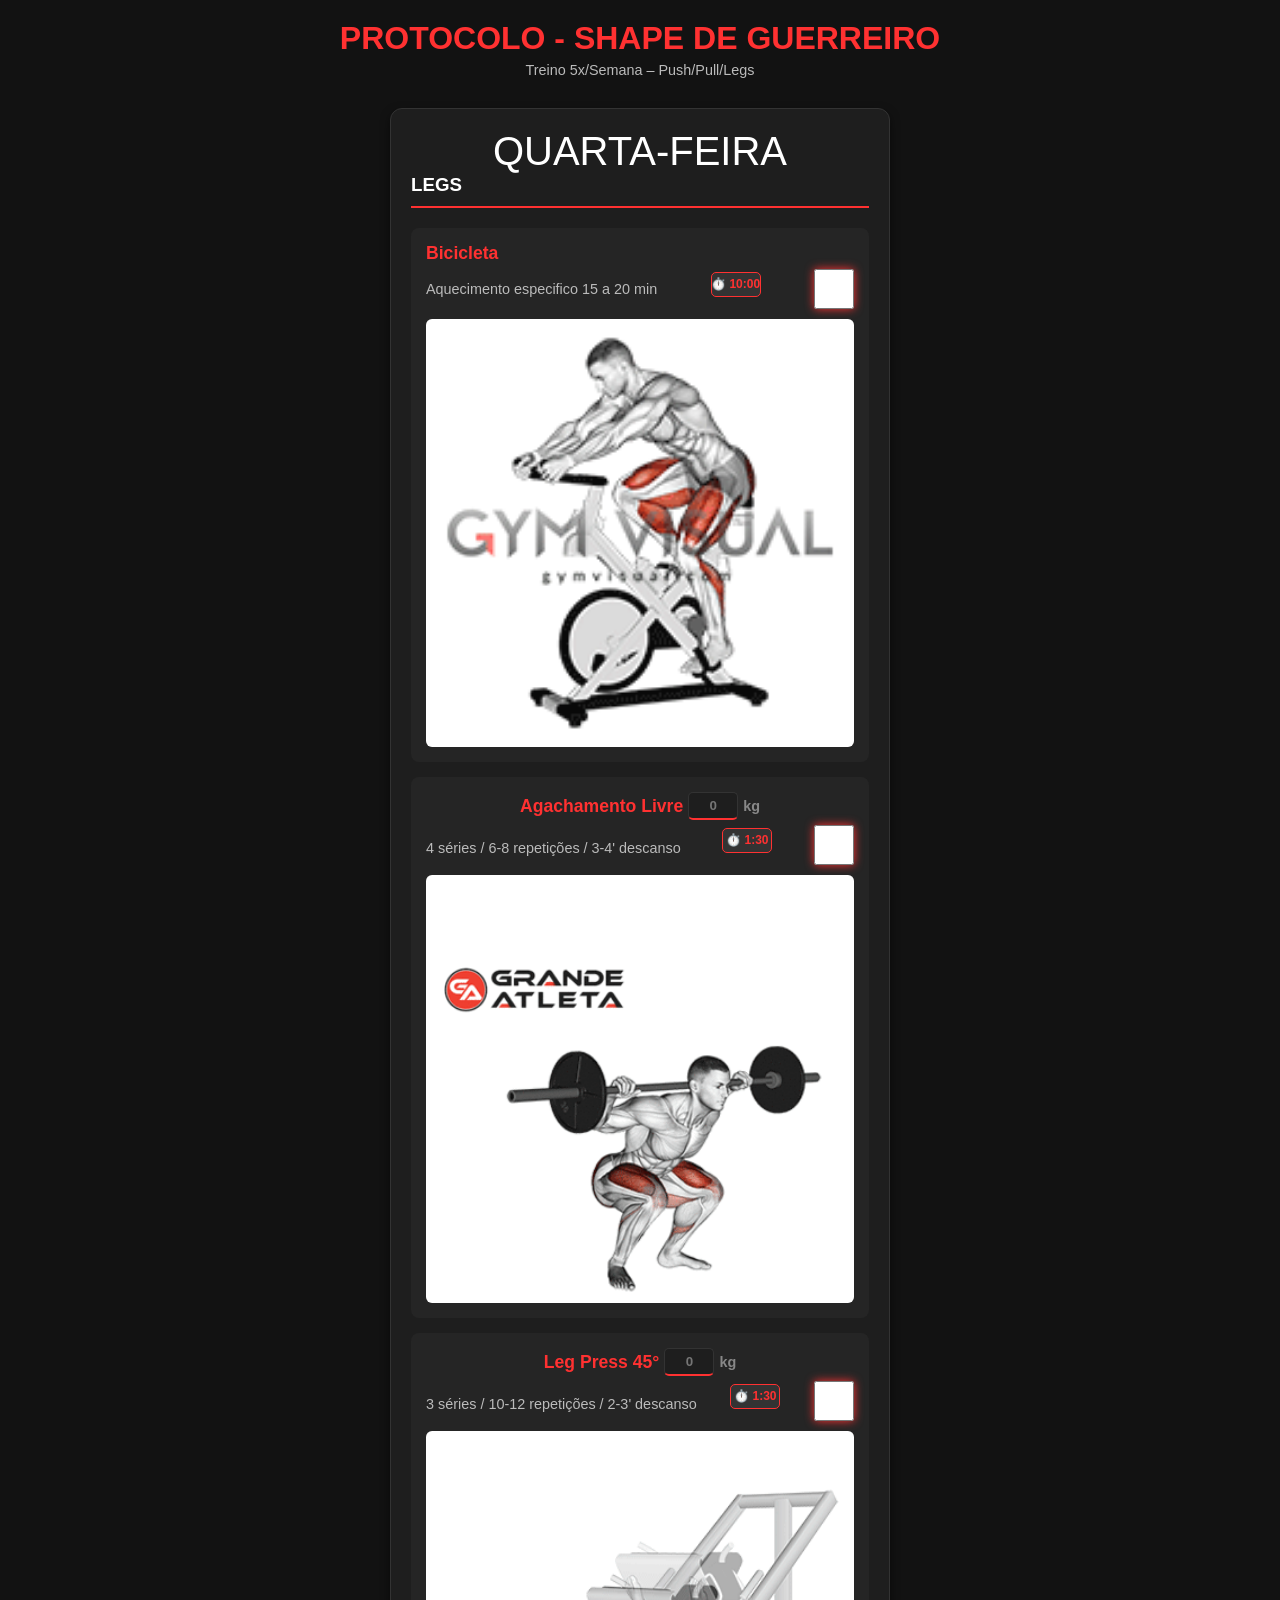
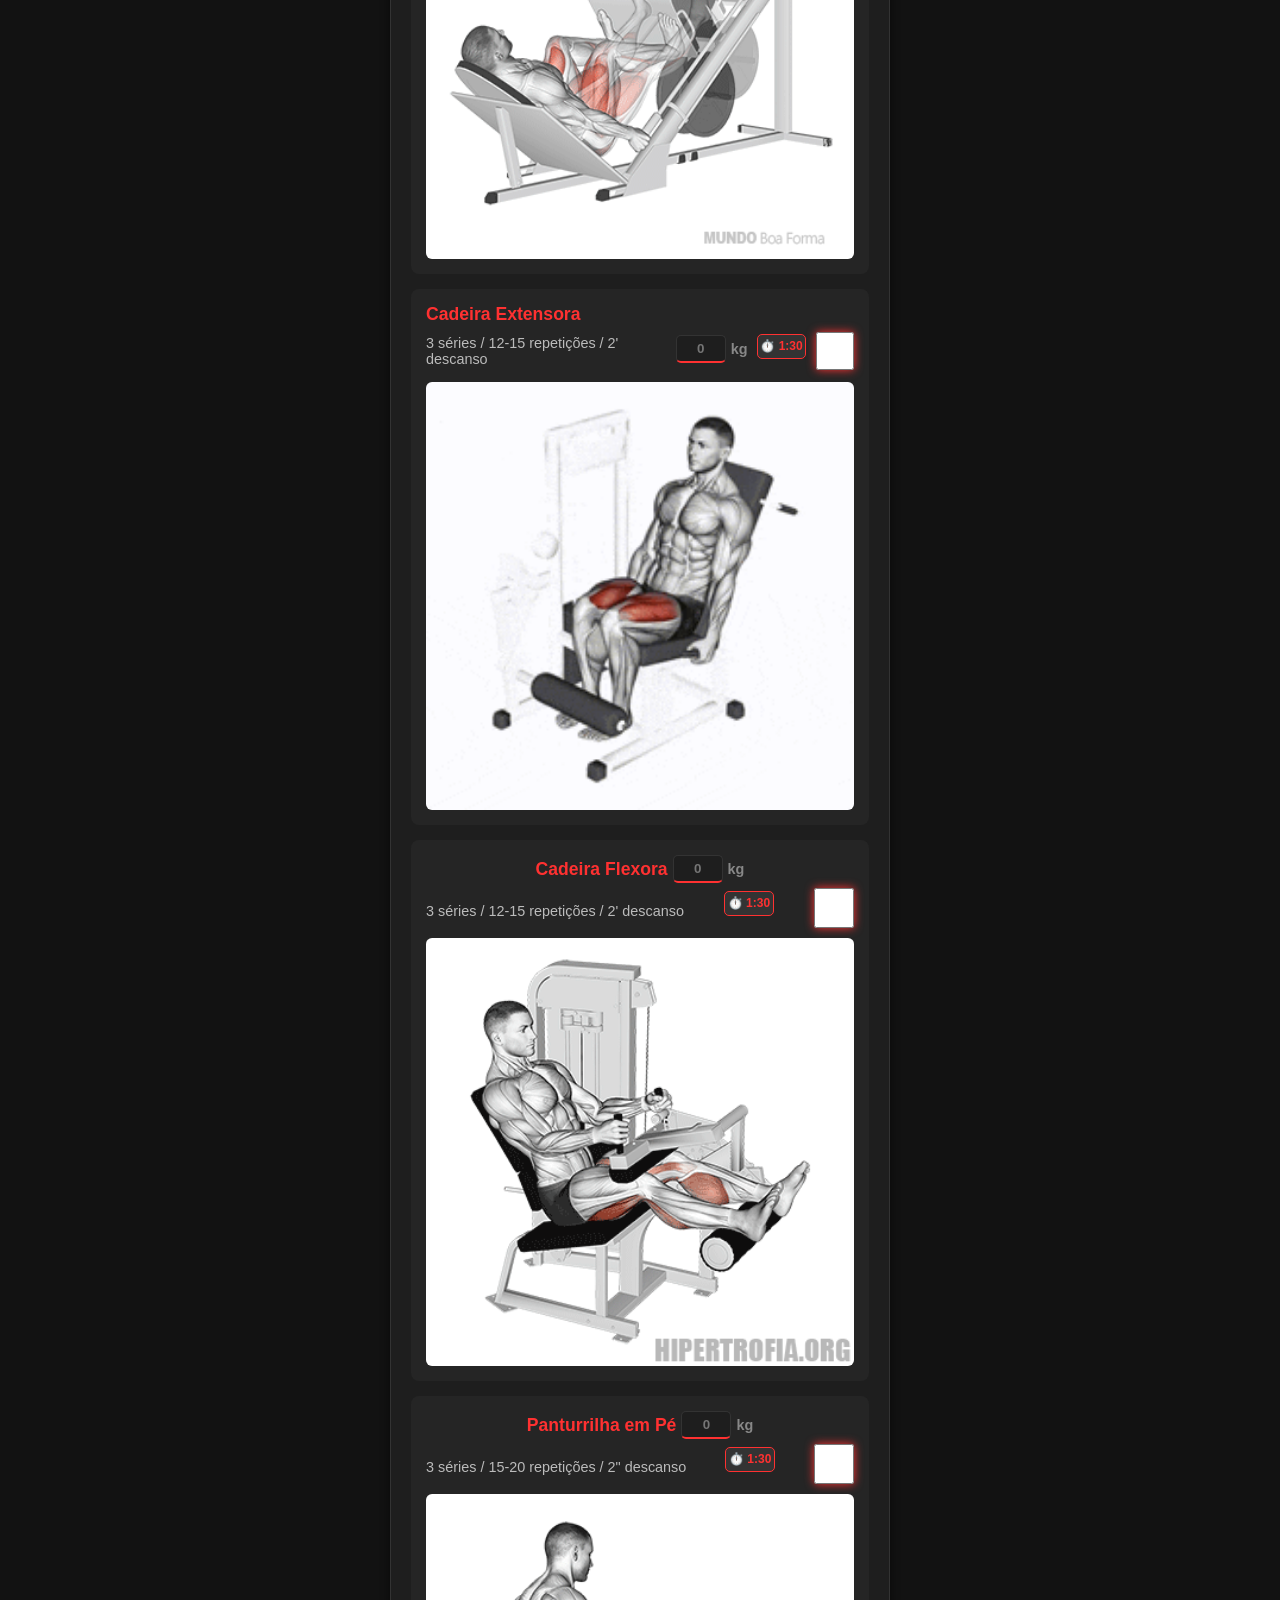
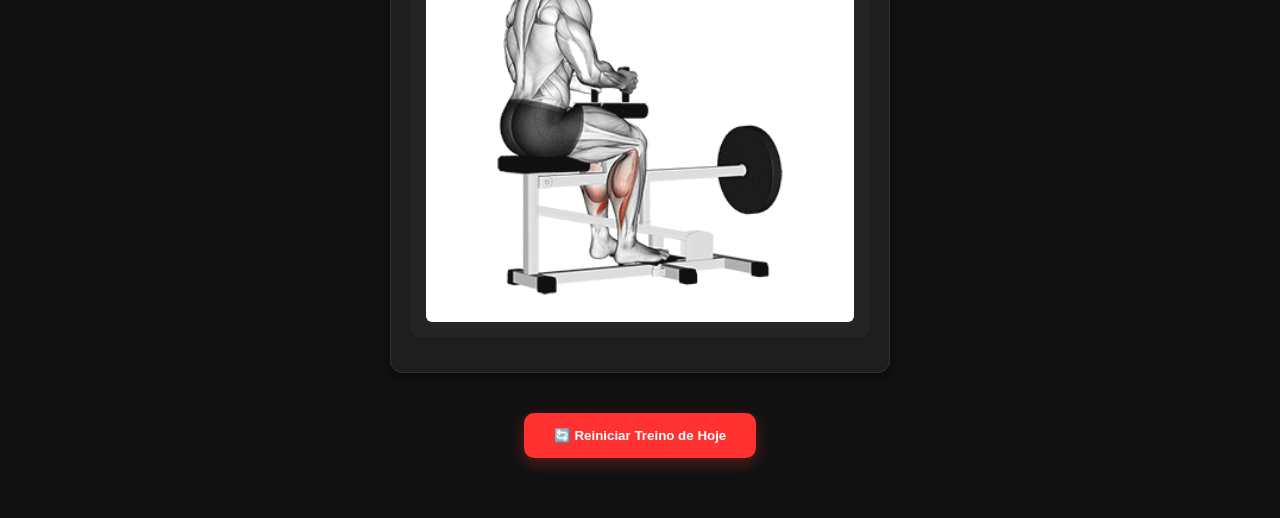
==== commit 95f83e64: "Update quarta.html" ====
--- a/quarta.html
+++ b/quarta.html
@@ -25,8 +25,6 @@
                                 
                             <div class="nome-exercicio-container">
                                 <p> Aquecimento especifico 15 a 20 min </p>
-                                <input type="number" id="peso-qua-1" class="input-peso" placeholder="0">
-                                <label>kg</label>
                             </div>  
                                 <button class="timer-btn" onclick="iniciarTimer(600, this)">⏱️ 10:00</button>
                                 <input type="checkbox" id="qua-1" class="salvar-check">
--- a/style.css
+++ b/style.css
@@ -45,7 +45,6 @@
     padding: 15px;
     border-radius: 8px;
     position: relative; /* Ajuda a posicionar o checkbox depois */
-	gap:5px;
 }
 
 span {
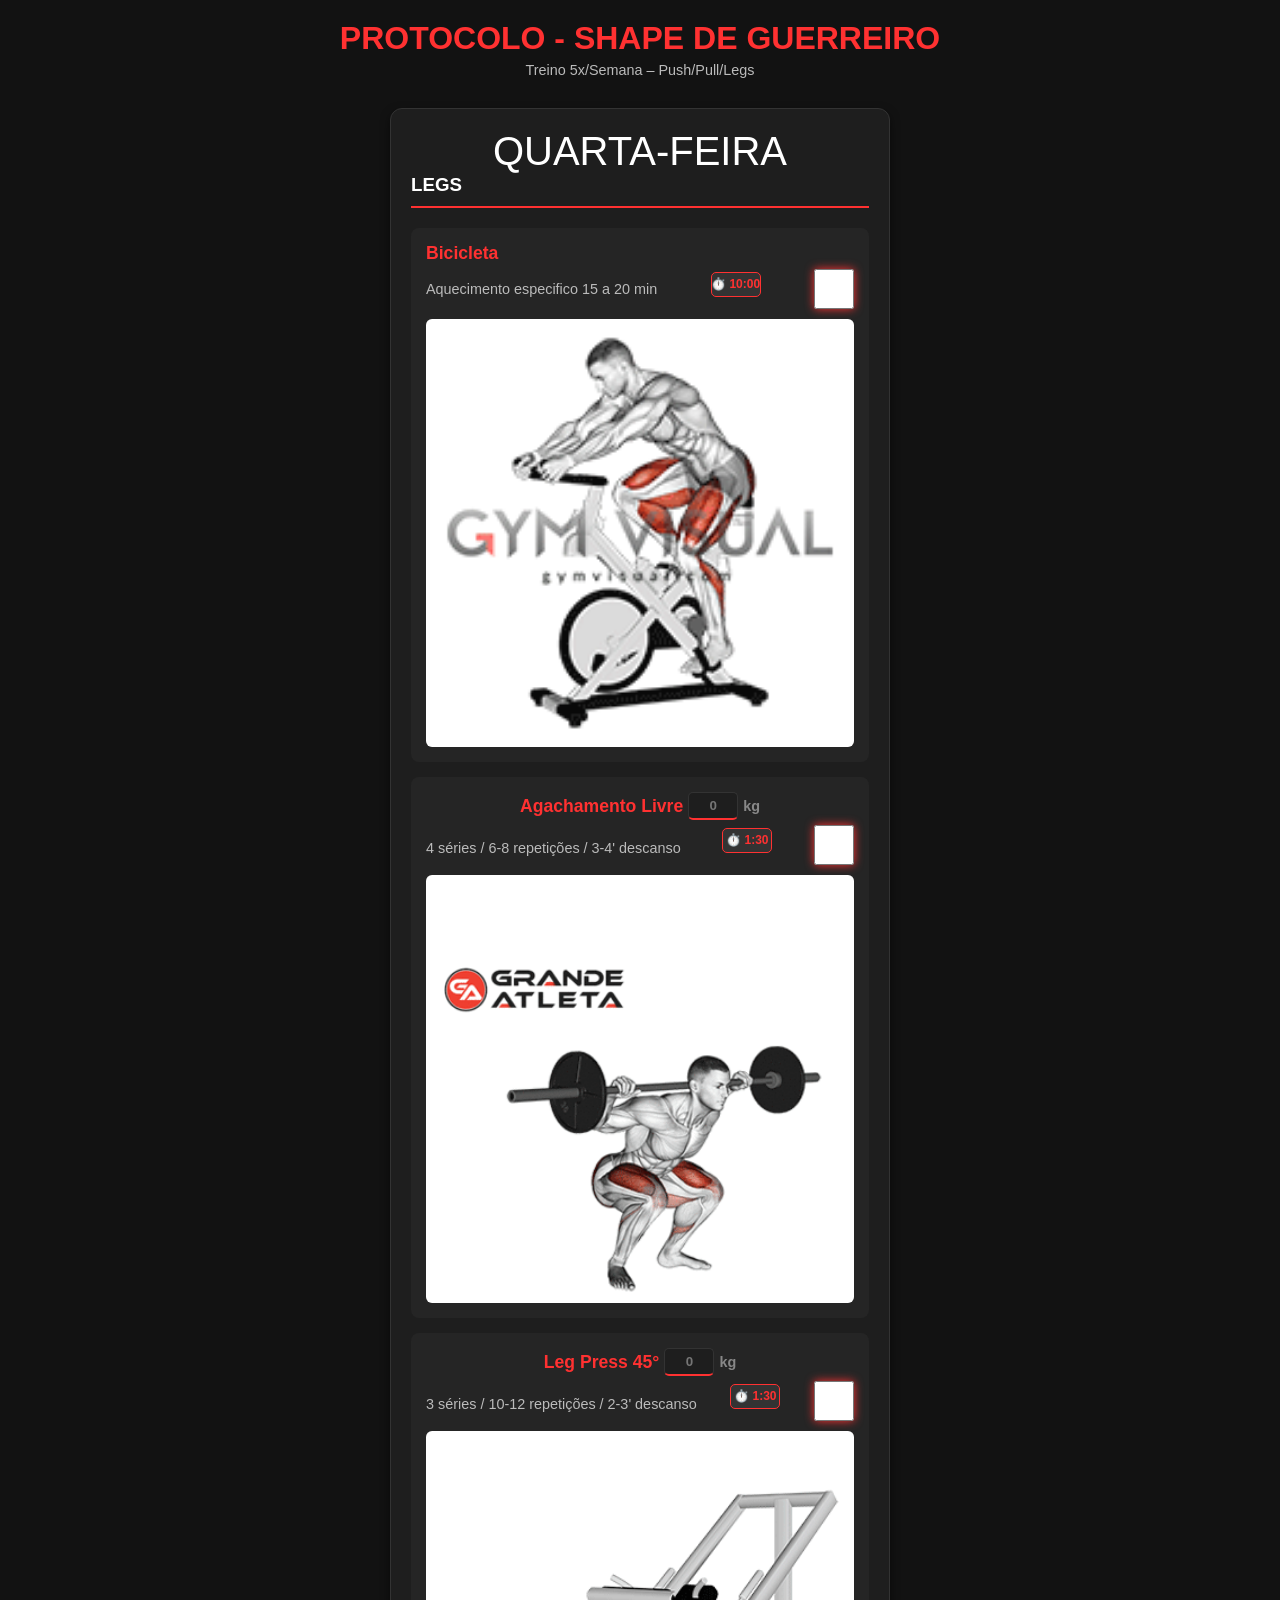
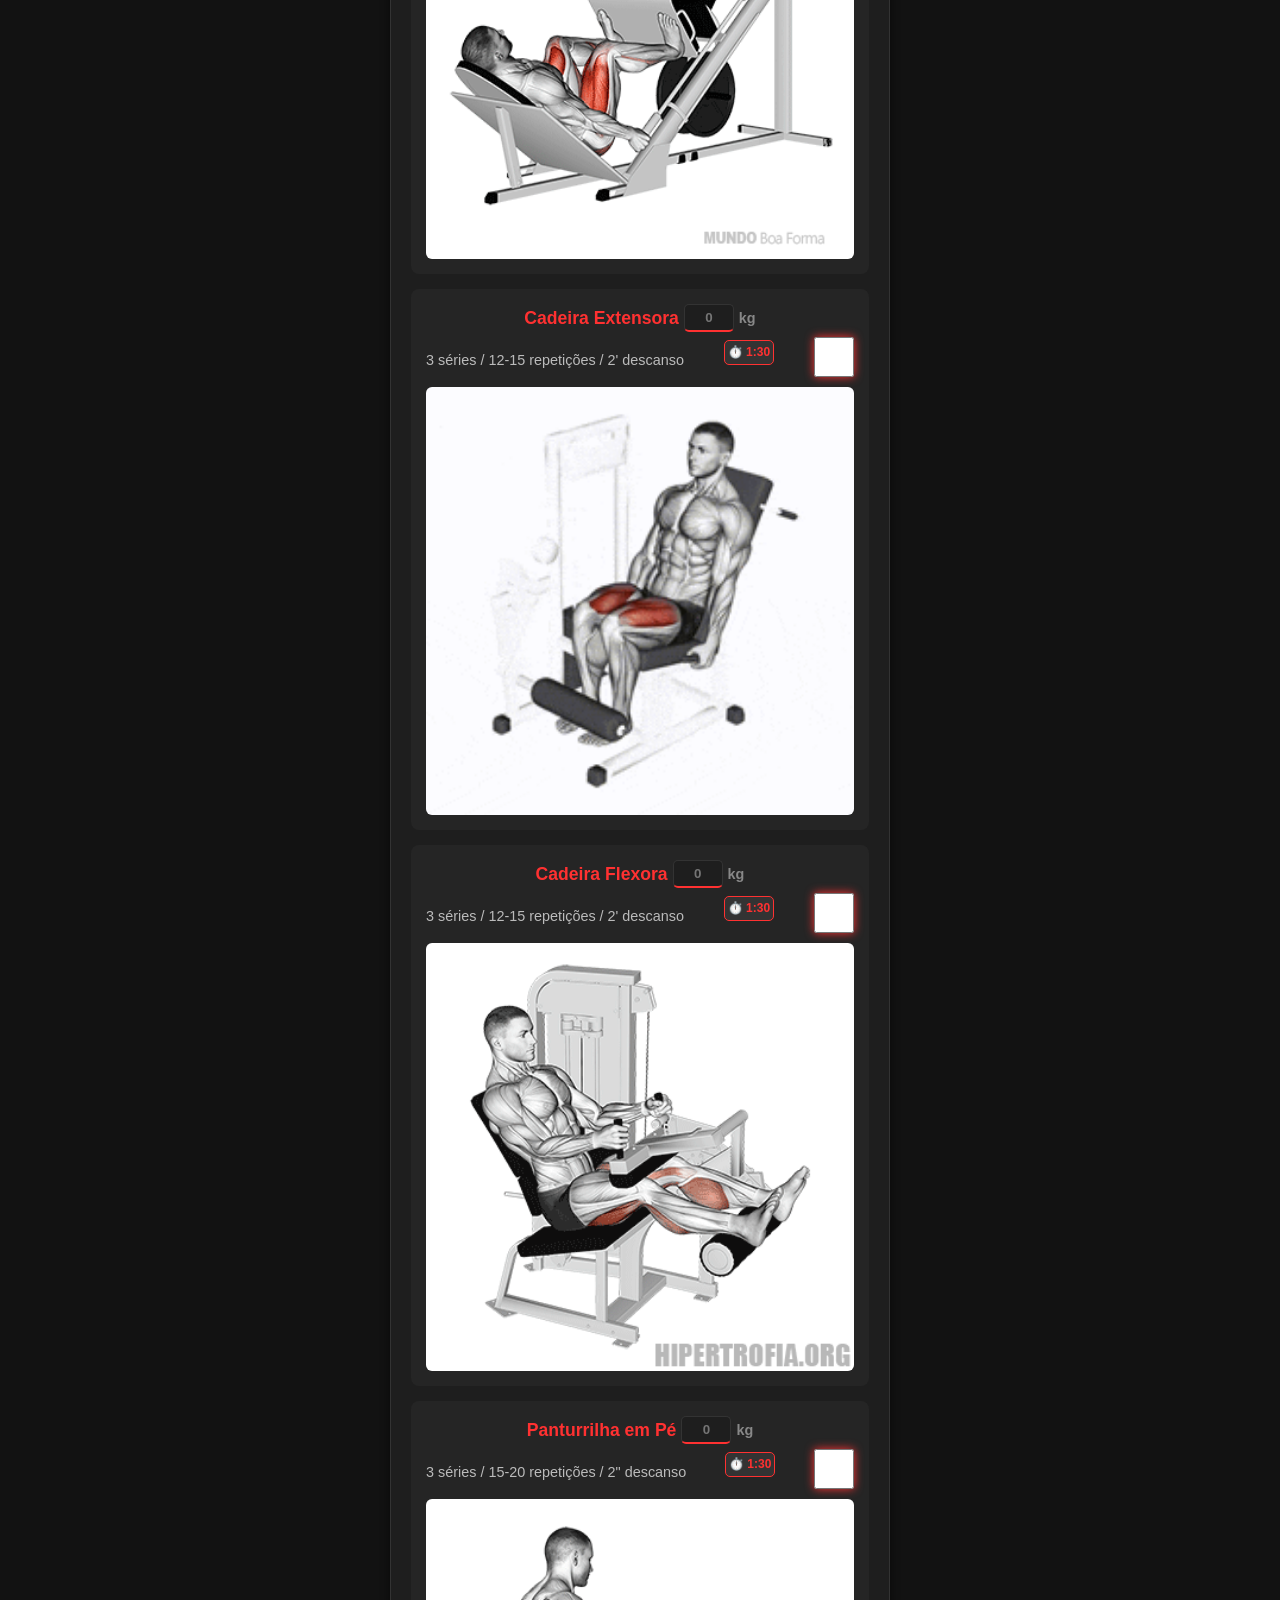
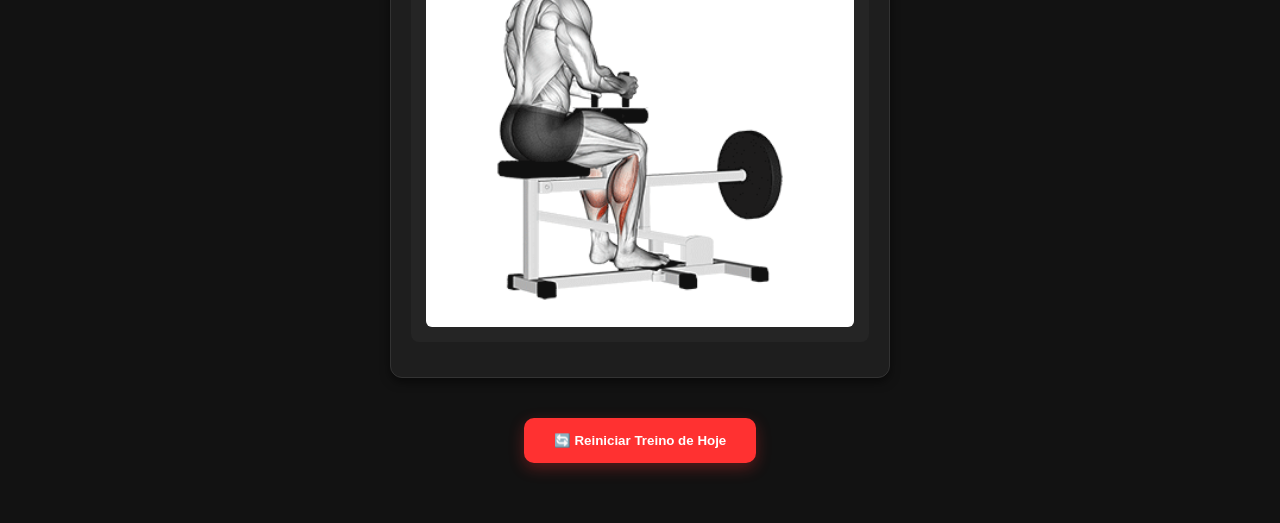
==== commit 1f2c3a90: "Update quarta.html" ====
--- a/quarta.html
+++ b/quarta.html
@@ -48,7 +48,6 @@
                         </div><!-- item2--> 
 
                         <div class="item3">
-                            
                             <div class="nome-exercicio-container">
                                 <span>Leg Press 45°</span>
                                 <input type="number" id="peso-qua-3" class="input-peso" placeholder="0">
@@ -63,14 +62,13 @@
                         </div> <!-- item3-->
 
                         <div class="item4">
-                            <span>Cadeira Extensora</span>
-                            <div class="linha-info">
-                                
                            <div class="nome-exercicio-container">
+                                <span>Cadeira Extensora</span>
+                                <input type="number" id="peso-qua-4" class="input-peso" placeholder="0">
+                                <label>kg</label>
+                            </div>
+                            <div class="linha-info">
                                 <p>3 séries / 12-15 repetições / 2' descanso</p>
-                                <input type="number" id="peso-qua-4" class="input-peso" placeholder="0">
-                                <label>kg</label>
-                            </div>
                                 <button class="timer-btn" onclick="iniciarTimer(90, this)">⏱️ 1:30</button>
                                 <input type="checkbox" id="qua-4" class="salvar-check">
                             </div>
@@ -78,7 +76,6 @@
                         </div><!-- item4-->
 
                         <div class="item5">
-                            
                             <div class="nome-exercicio-container">
                                 <span>Cadeira Flexora</span>
                                 <input type="number" id="peso-qua-5" class="input-peso" placeholder="0">
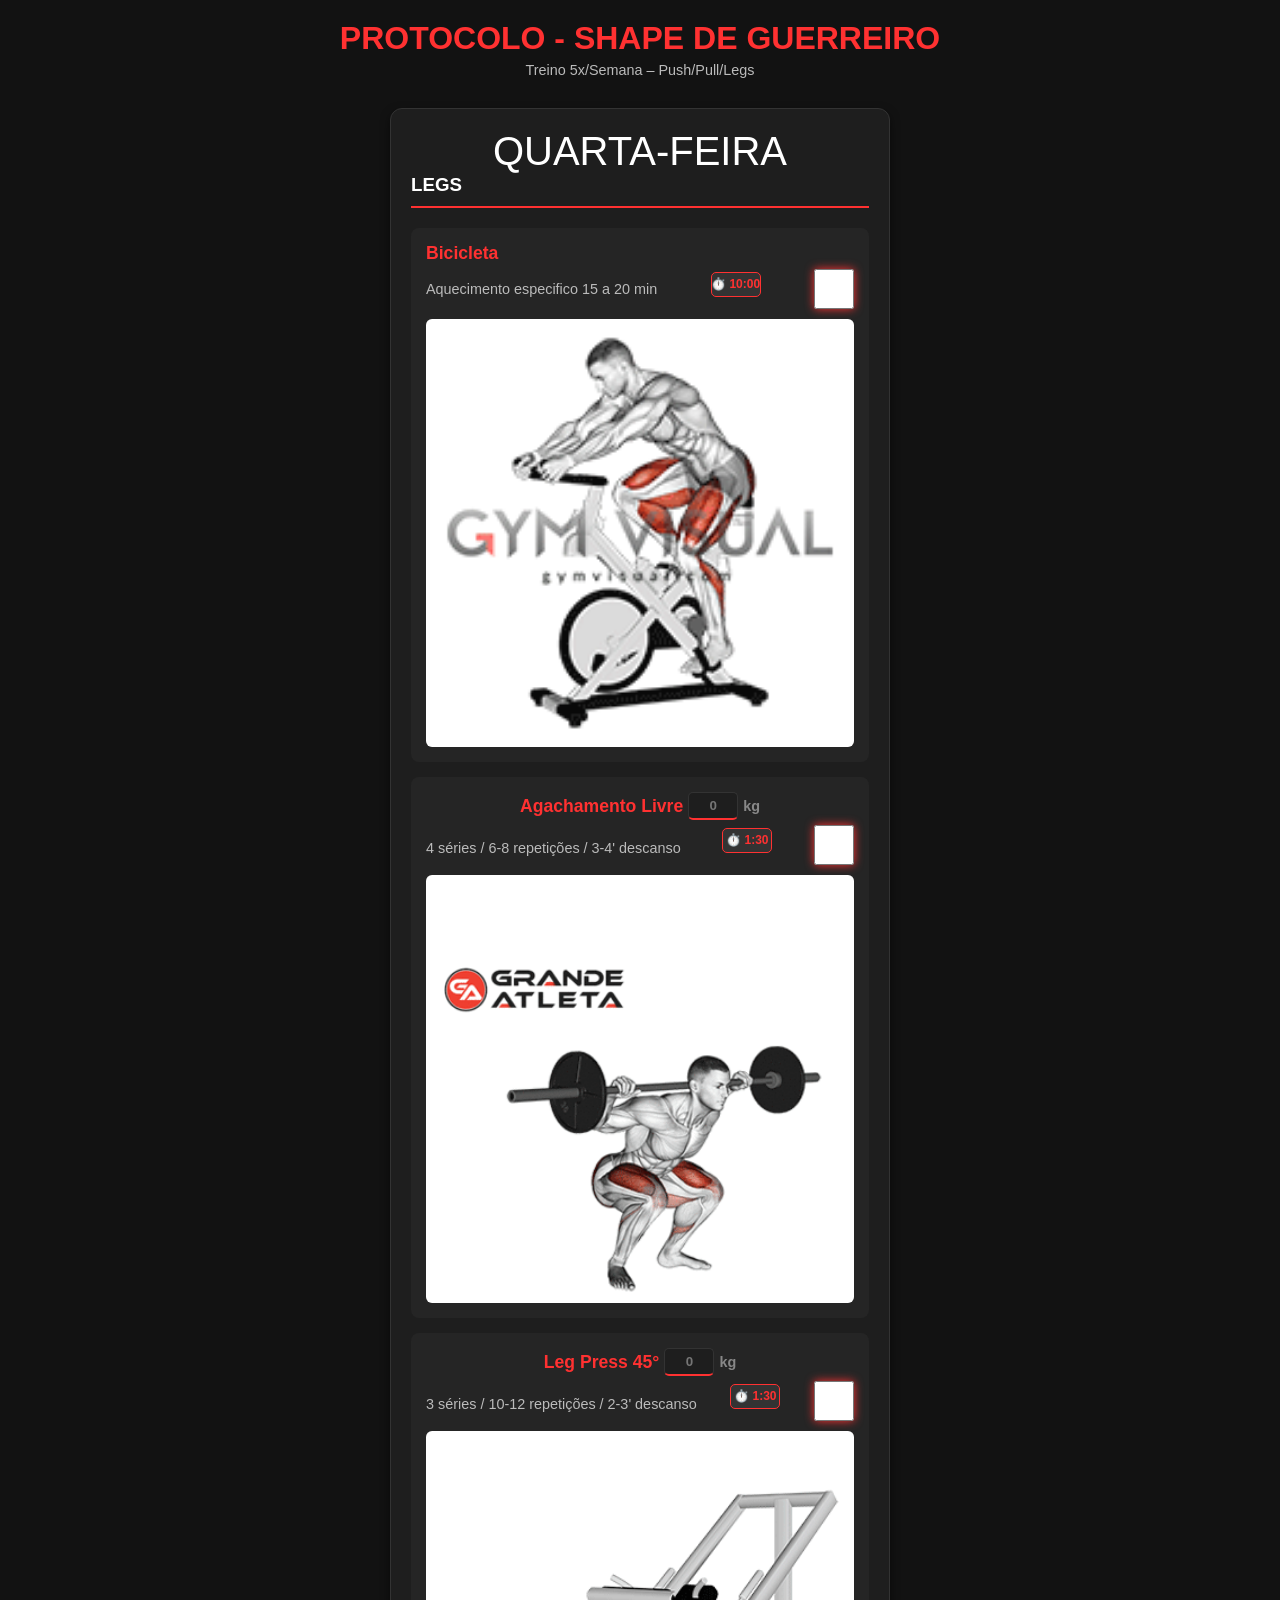
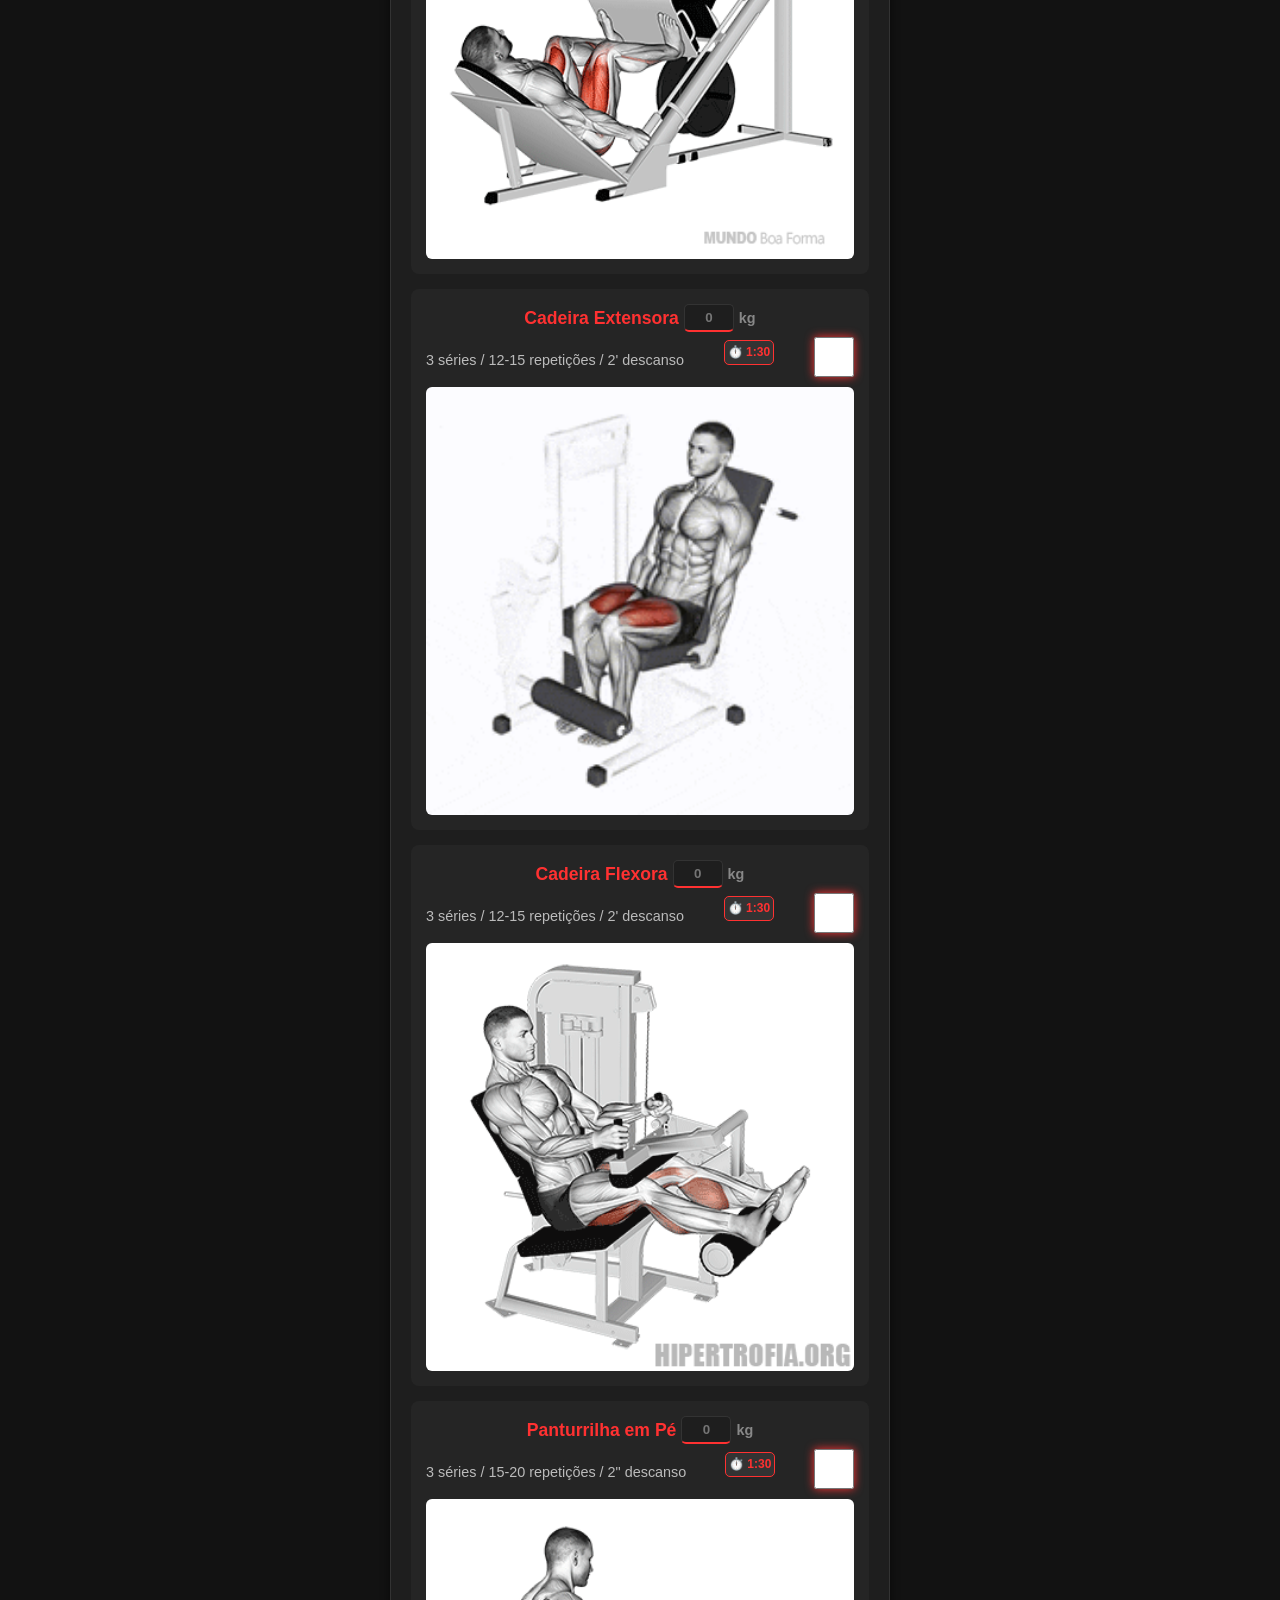
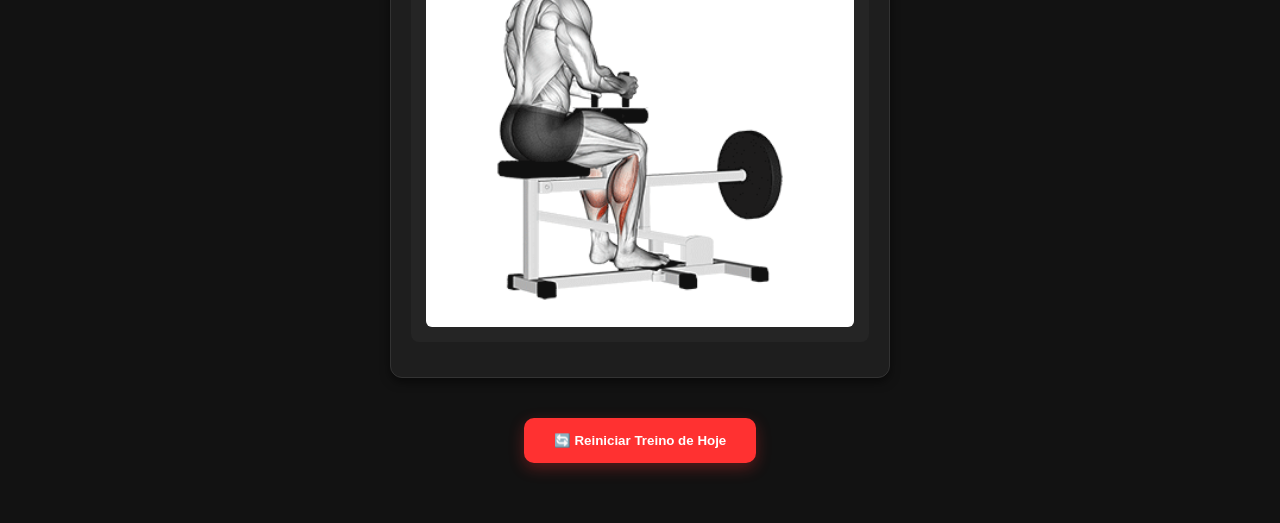
==== commit 1a1037fb: "Update quarta.html" ====
--- a/quarta.html
+++ b/quarta.html
@@ -126,7 +126,7 @@
         
         if (tempoRestante <= 0) {
             clearInterval(intervalo);
-            botao.innerText = "✅ DESCANSO OK";
+            botao.innerText = "✅";
             botao.classList.remove('rodando');
             
             // 1. SALVAR TIMER: Quando o tempo acaba, registra no LocalStorage
@@ -167,7 +167,7 @@
     
     // Se o LocalStorage diz que já foi "feito", muda o visual dele
     if (estado === "feito") {
-        botao.innerText = "✅ DESCANSO OK";
+        botao.innerText = "✅";
         botao.style.backgroundColor = "#2e7d32"; // Cor verde de concluído
     }
 });
